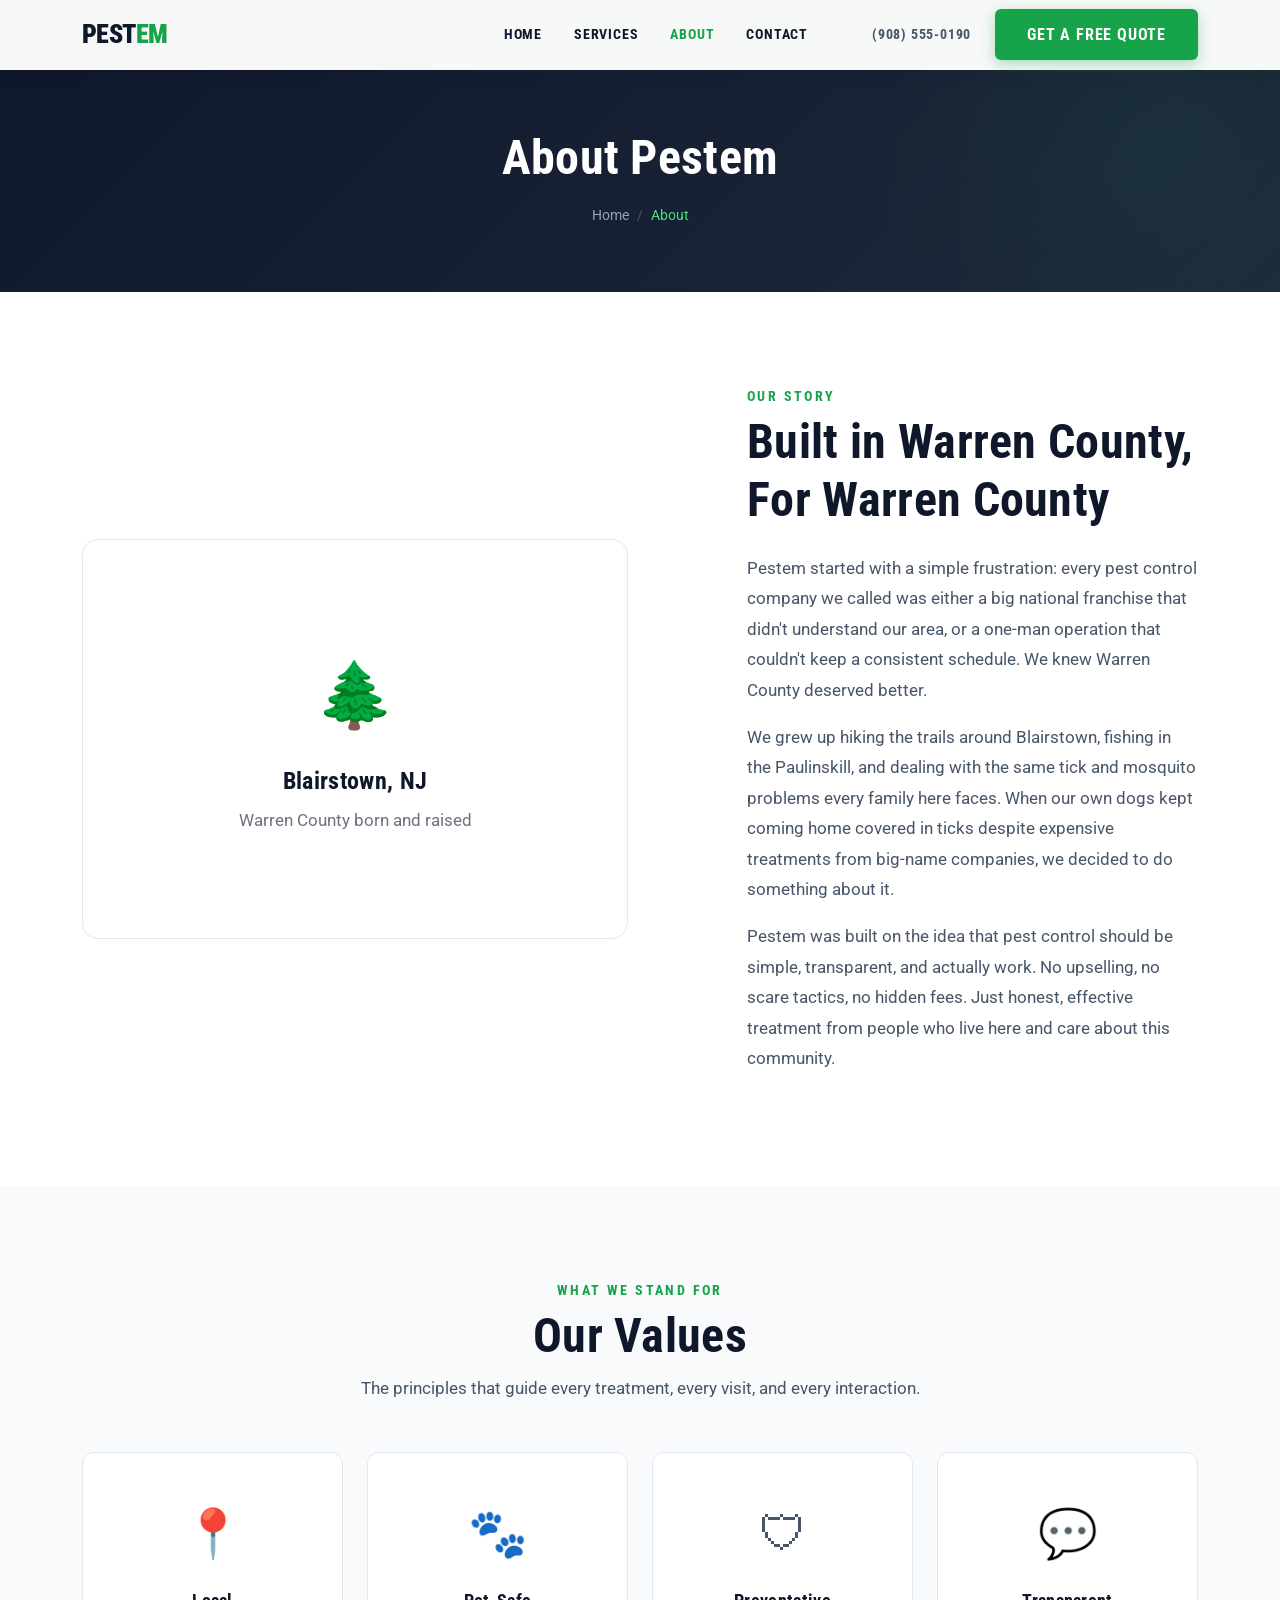
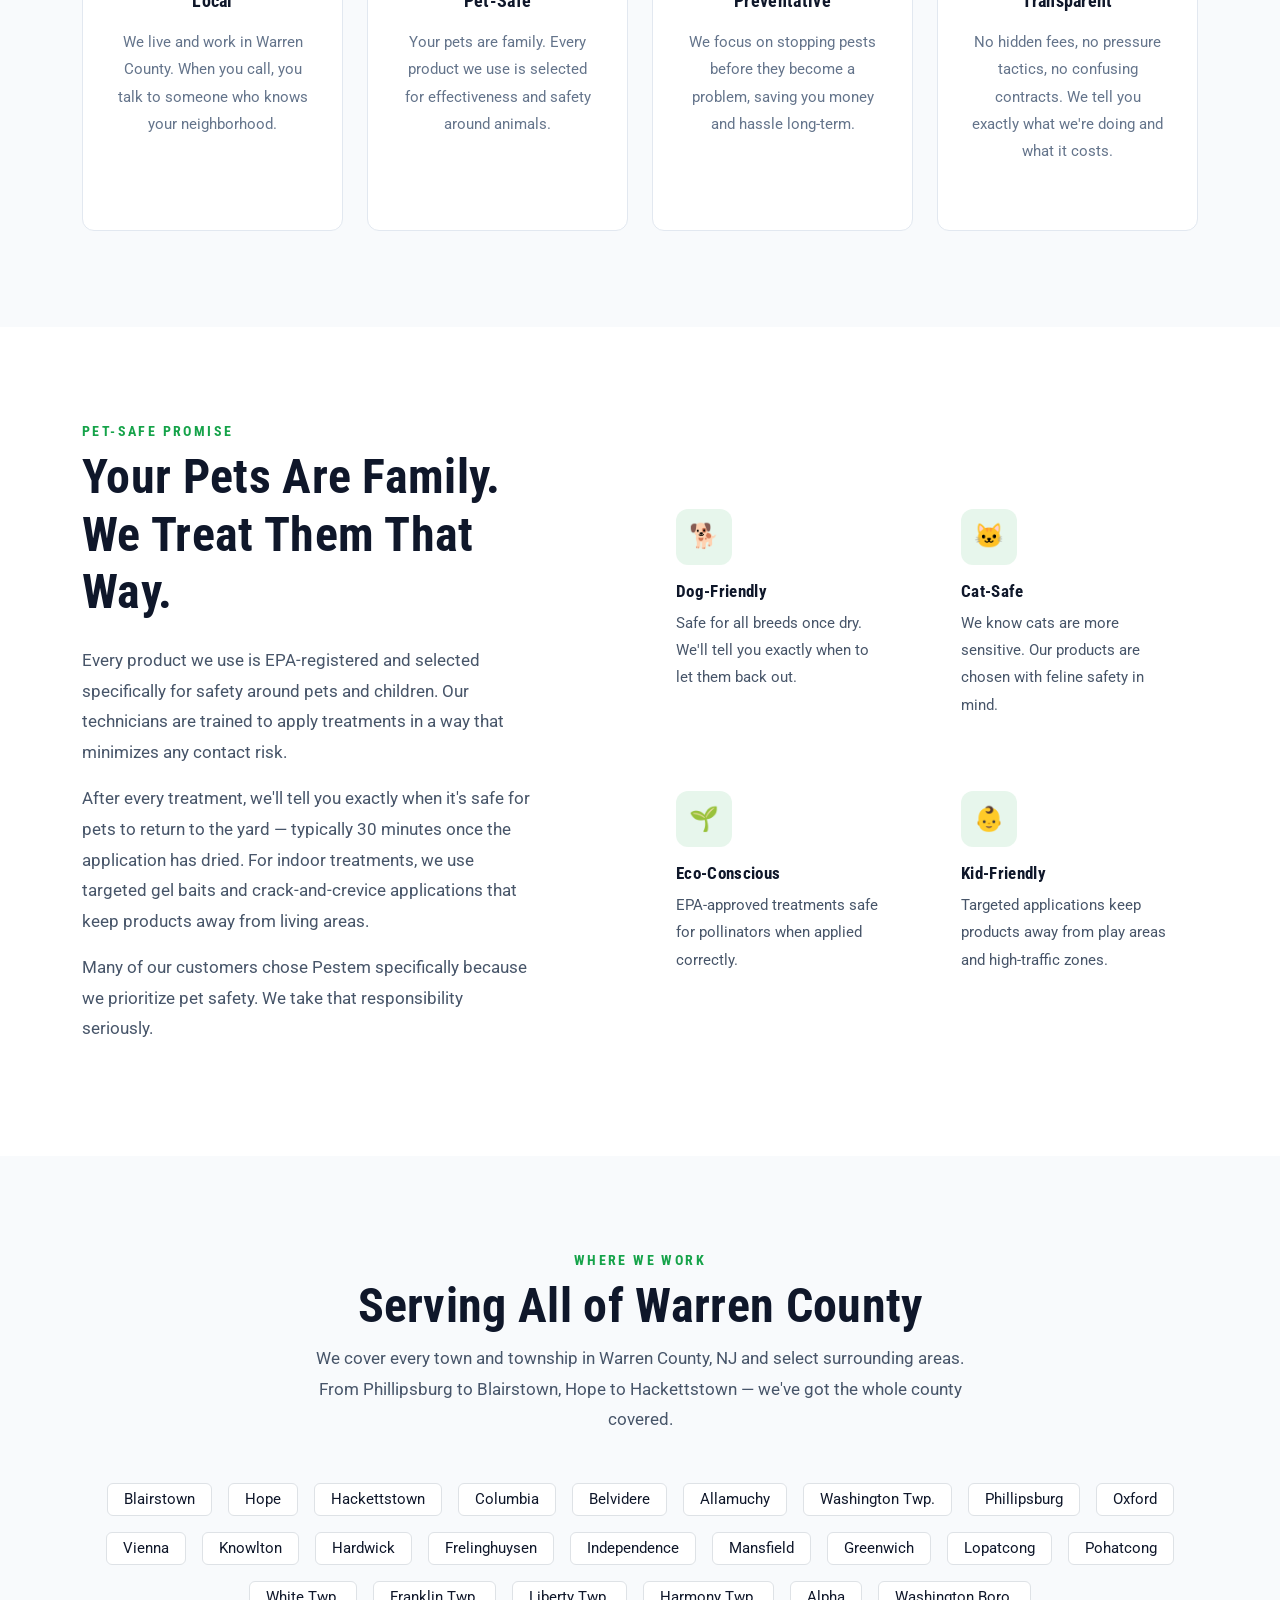
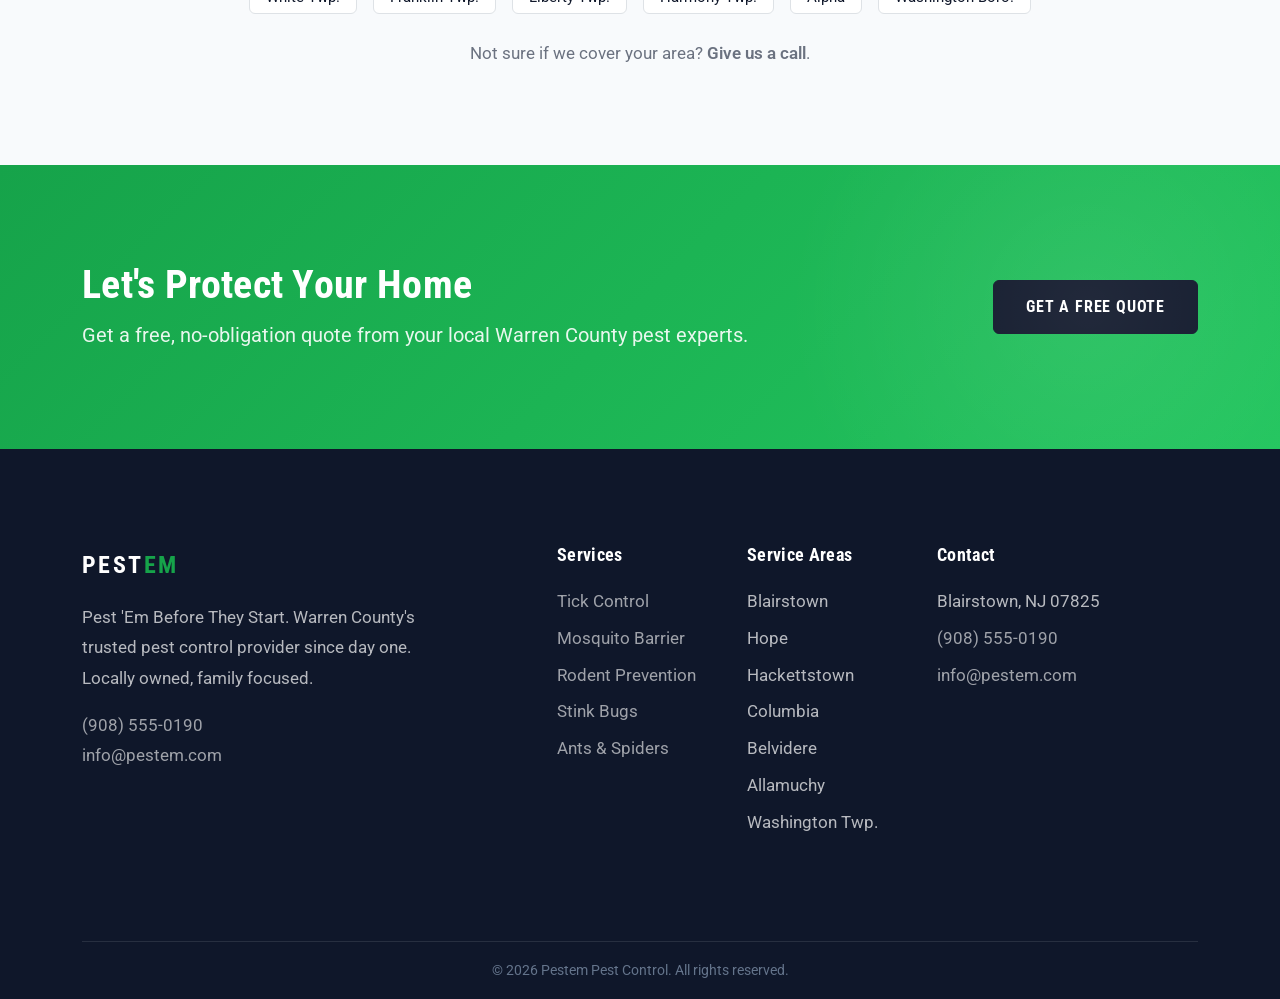
==== about.html @ ae152f7a "Build full Pestem multi-page website - 6 pages: index, services, tick-control, mosquito-control, con" ====
<!DOCTYPE html>
<html lang="en">
<head>
    <meta charset="UTF-8">
    <meta name="viewport" content="width=device-width, initial-scale=1.0">
    <title>About Pestem | Local Pest Control Warren County NJ</title>
    <meta name="description" content="Pestem is Warren County NJ's local pest control company. Pet-safe treatments, transparent pricing, and honest service from a team that knows your neighborhood.">

    <link rel="stylesheet" type="text/css" href="css/vendor.css">
    <link href="https://cdn.jsdelivr.net/npm/bootstrap@5.3.0-alpha3/dist/css/bootstrap.min.css" rel="stylesheet"
        integrity="sha384-KK94CHFLLe+nY2dmCWGMq91rCGa5gtU4mk92HdvYe+M/SXH301p5ILy+dN9+nJOZ" crossorigin="anonymous">
    <link rel="stylesheet" type="text/css" href="styles.css">
    <link rel="preconnect" href="https://fonts.googleapis.com">
    <link rel="preconnect" href="https://fonts.gstatic.com" crossorigin>
    <link href="https://fonts.googleapis.com/css2?family=Roboto+Condensed:ital,wght@0,300;0,700;1,300&family=Roboto:wght@300;400;700&display=swap" rel="stylesheet">
</head>
<body>

    <!-- Navigation -->
    <nav class="navbar navbar-expand-lg navbar-light container-fluid py-2 position-fixed">
        <div class="container">
            <a class="navbar-brand" href="index.html">PEST<span>EM</span></a>
            <button class="navbar-toggler" type="button" data-bs-toggle="offcanvas" data-bs-target="#offcanvasNavbar" aria-controls="offcanvasNavbar">
                <span class="navbar-toggler-icon"></span>
            </button>
            <div class="offcanvas offcanvas-end" tabindex="-1" id="offcanvasNavbar">
                <div class="offcanvas-header">
                    <h5 class="offcanvas-title">Menu</h5>
                    <button type="button" class="btn-close" data-bs-dismiss="offcanvas" aria-label="Close"></button>
                </div>
                <div class="offcanvas-body">
                    <ul class="navbar-nav align-items-center justify-content-end flex-grow-1 pe-3">
                        <li class="nav-item"><a class="nav-link px-3" href="index.html">Home</a></li>
                        <li class="nav-item"><a class="nav-link px-3" href="services.html">Services</a></li>
                        <li class="nav-item"><a class="nav-link active px-3" href="about.html">About</a></li>
                        <li class="nav-item"><a class="nav-link px-3" href="contact.html">Contact</a></li>
                    </ul>
                    <div class="d-flex mt-4 mt-lg-0 ps-lg-3 align-items-center justify-content-center">
                        <a href="tel:9085550190" class="nav-link px-3 d-none d-xl-inline">(908) 555-0190</a>
                        <a href="contact.html" class="btn btn-primary ms-2">Get a Free Quote</a>
                    </div>
                </div>
            </div>
        </div>
    </nav>

    <!-- Page Header -->
    <section class="page-header">
        <div class="container">
            <h1 class="fw-bold">About Pestem</h1>
            <nav aria-label="breadcrumb">
                <ol class="breadcrumb">
                    <li class="breadcrumb-item"><a href="index.html">Home</a></li>
                    <li class="breadcrumb-item active" aria-current="page">About</li>
                </ol>
            </nav>
        </div>
    </section>

    <!-- Our Story -->
    <section class="py-5">
        <div class="container py-5">
            <div class="row align-items-center">
                <div class="col-lg-6 mb-5 mb-lg-0">
                    <div style="background:var(--light-gray);border-radius:16px;height:400px;display:flex;align-items:center;justify-content:center;border:1px solid #e5e7eb;">
                        <div style="text-align:center;padding:2rem;">
                            <div style="font-size:4rem;margin-bottom:1rem;">&#127794;</div>
                            <h4 style="text-transform:none;margin-bottom:.5rem;">Blairstown, NJ</h4>
                            <p class="mb-0" style="color:#6b7280;">Warren County born and raised</p>
                        </div>
                    </div>
                </div>
                <div class="col-lg-5 offset-lg-1">
                    <h6>Our Story</h6>
                    <h2 class="fw-bold display-5 mb-4" style="text-transform:none;">Built in Warren County, For Warren County</h2>
                    <p>Pestem started with a simple frustration: every pest control company we called was either a big national franchise that didn't understand our area, or a one-man operation that couldn't keep a consistent schedule. We knew Warren County deserved better.</p>
                    <p>We grew up hiking the trails around Blairstown, fishing in the Paulinskill, and dealing with the same tick and mosquito problems every family here faces. When our own dogs kept coming home covered in ticks despite expensive treatments from big-name companies, we decided to do something about it.</p>
                    <p>Pestem was built on the idea that pest control should be simple, transparent, and actually work. No upselling, no scare tactics, no hidden fees. Just honest, effective treatment from people who live here and care about this community.</p>
                </div>
            </div>
        </div>
    </section>

    <!-- Values -->
    <section class="why-section py-5">
        <div class="container py-5">
            <div class="text-center mb-5">
                <h6>What We Stand For</h6>
                <h2 class="fw-bold display-5">Our Values</h2>
                <p class="col-lg-7 mx-auto">The principles that guide every treatment, every visit, and every interaction.</p>
            </div>
            <div class="row g-4">
                <div class="col-md-6 col-lg-3">
                    <div class="service-card">
                        <div class="service-emoji">&#128205;</div>
                        <h5>Local</h5>
                        <p>We live and work in Warren County. When you call, you talk to someone who knows your neighborhood.</p>
                    </div>
                </div>
                <div class="col-md-6 col-lg-3">
                    <div class="service-card">
                        <div class="service-emoji">&#128062;</div>
                        <h5>Pet-Safe</h5>
                        <p>Your pets are family. Every product we use is selected for effectiveness and safety around animals.</p>
                    </div>
                </div>
                <div class="col-md-6 col-lg-3">
                    <div class="service-card">
                        <div class="service-emoji">&#128737;</div>
                        <h5>Preventative</h5>
                        <p>We focus on stopping pests before they become a problem, saving you money and hassle long-term.</p>
                    </div>
                </div>
                <div class="col-md-6 col-lg-3">
                    <div class="service-card">
                        <div class="service-emoji">&#128172;</div>
                        <h5>Transparent</h5>
                        <p>No hidden fees, no pressure tactics, no confusing contracts. We tell you exactly what we're doing and what it costs.</p>
                    </div>
                </div>
            </div>
        </div>
    </section>

    <!-- Pet Safety -->
    <section class="py-5">
        <div class="container py-5">
            <div class="row align-items-center">
                <div class="col-lg-5 mb-5 mb-lg-0">
                    <h6>Pet-Safe Promise</h6>
                    <h2 class="fw-bold display-5 mb-4" style="text-transform:none;">Your Pets Are Family. We Treat Them That Way.</h2>
                    <p>Every product we use is EPA-registered and selected specifically for safety around pets and children. Our technicians are trained to apply treatments in a way that minimizes any contact risk.</p>
                    <p>After every treatment, we'll tell you exactly when it's safe for pets to return to the yard &mdash; typically 30 minutes once the application has dried. For indoor treatments, we use targeted gel baits and crack-and-crevice applications that keep products away from living areas.</p>
                    <p>Many of our customers chose Pestem specifically because we prioritize pet safety. We take that responsibility seriously.</p>
                </div>
                <div class="col-lg-6 offset-lg-1">
                    <div class="row g-4">
                        <div class="col-sm-6">
                            <div class="why-item">
                                <div class="why-icon">&#128021;</div>
                                <h5 style="font-size:1.05rem;">Dog-Friendly</h5>
                                <p class="mb-0" style="font-size:.95rem;">Safe for all breeds once dry. We'll tell you exactly when to let them back out.</p>
                            </div>
                        </div>
                        <div class="col-sm-6">
                            <div class="why-item">
                                <div class="why-icon">&#128049;</div>
                                <h5 style="font-size:1.05rem;">Cat-Safe</h5>
                                <p class="mb-0" style="font-size:.95rem;">We know cats are more sensitive. Our products are chosen with feline safety in mind.</p>
                            </div>
                        </div>
                        <div class="col-sm-6">
                            <div class="why-item">
                                <div class="why-icon">&#127793;</div>
                                <h5 style="font-size:1.05rem;">Eco-Conscious</h5>
                                <p class="mb-0" style="font-size:.95rem;">EPA-approved treatments safe for pollinators when applied correctly.</p>
                            </div>
                        </div>
                        <div class="col-sm-6">
                            <div class="why-item">
                                <div class="why-icon">&#128118;</div>
                                <h5 style="font-size:1.05rem;">Kid-Friendly</h5>
                                <p class="mb-0" style="font-size:.95rem;">Targeted applications keep products away from play areas and high-traffic zones.</p>
                            </div>
                        </div>
                    </div>
                </div>
            </div>
        </div>
    </section>

    <!-- Service Area -->
    <section class="bg-light-gray py-5">
        <div class="container py-5">
            <div class="text-center mb-5">
                <h6>Where We Work</h6>
                <h2 class="fw-bold display-5">Serving All of Warren County</h2>
                <p class="col-lg-7 mx-auto">We cover every town and township in Warren County, NJ and select surrounding areas. From Phillipsburg to Blairstown, Hope to Hackettstown &mdash; we've got the whole county covered.</p>
            </div>
            <div class="row g-3 justify-content-center">
                <div class="col-auto"><span class="badge bg-white text-dark border px-3 py-2 fw-normal" style="font-size:.95rem;">Blairstown</span></div>
                <div class="col-auto"><span class="badge bg-white text-dark border px-3 py-2 fw-normal" style="font-size:.95rem;">Hope</span></div>
                <div class="col-auto"><span class="badge bg-white text-dark border px-3 py-2 fw-normal" style="font-size:.95rem;">Hackettstown</span></div>
                <div class="col-auto"><span class="badge bg-white text-dark border px-3 py-2 fw-normal" style="font-size:.95rem;">Columbia</span></div>
                <div class="col-auto"><span class="badge bg-white text-dark border px-3 py-2 fw-normal" style="font-size:.95rem;">Belvidere</span></div>
                <div class="col-auto"><span class="badge bg-white text-dark border px-3 py-2 fw-normal" style="font-size:.95rem;">Allamuchy</span></div>
                <div class="col-auto"><span class="badge bg-white text-dark border px-3 py-2 fw-normal" style="font-size:.95rem;">Washington Twp.</span></div>
                <div class="col-auto"><span class="badge bg-white text-dark border px-3 py-2 fw-normal" style="font-size:.95rem;">Phillipsburg</span></div>
                <div class="col-auto"><span class="badge bg-white text-dark border px-3 py-2 fw-normal" style="font-size:.95rem;">Oxford</span></div>
                <div class="col-auto"><span class="badge bg-white text-dark border px-3 py-2 fw-normal" style="font-size:.95rem;">Vienna</span></div>
                <div class="col-auto"><span class="badge bg-white text-dark border px-3 py-2 fw-normal" style="font-size:.95rem;">Knowlton</span></div>
                <div class="col-auto"><span class="badge bg-white text-dark border px-3 py-2 fw-normal" style="font-size:.95rem;">Hardwick</span></div>
                <div class="col-auto"><span class="badge bg-white text-dark border px-3 py-2 fw-normal" style="font-size:.95rem;">Frelinghuysen</span></div>
                <div class="col-auto"><span class="badge bg-white text-dark border px-3 py-2 fw-normal" style="font-size:.95rem;">Independence</span></div>
                <div class="col-auto"><span class="badge bg-white text-dark border px-3 py-2 fw-normal" style="font-size:.95rem;">Mansfield</span></div>
                <div class="col-auto"><span class="badge bg-white text-dark border px-3 py-2 fw-normal" style="font-size:.95rem;">Greenwich</span></div>
                <div class="col-auto"><span class="badge bg-white text-dark border px-3 py-2 fw-normal" style="font-size:.95rem;">Lopatcong</span></div>
                <div class="col-auto"><span class="badge bg-white text-dark border px-3 py-2 fw-normal" style="font-size:.95rem;">Pohatcong</span></div>
                <div class="col-auto"><span class="badge bg-white text-dark border px-3 py-2 fw-normal" style="font-size:.95rem;">White Twp.</span></div>
                <div class="col-auto"><span class="badge bg-white text-dark border px-3 py-2 fw-normal" style="font-size:.95rem;">Franklin Twp.</span></div>
                <div class="col-auto"><span class="badge bg-white text-dark border px-3 py-2 fw-normal" style="font-size:.95rem;">Liberty Twp.</span></div>
                <div class="col-auto"><span class="badge bg-white text-dark border px-3 py-2 fw-normal" style="font-size:.95rem;">Harmony Twp.</span></div>
                <div class="col-auto"><span class="badge bg-white text-dark border px-3 py-2 fw-normal" style="font-size:.95rem;">Alpha</span></div>
                <div class="col-auto"><span class="badge bg-white text-dark border px-3 py-2 fw-normal" style="font-size:.95rem;">Washington Boro.</span></div>
            </div>
            <div class="text-center mt-4">
                <p class="mb-0" style="color:#6b7280;">Not sure if we cover your area? <a href="tel:9085550190" style="color:var(--accent-green);font-weight:600;">Give us a call</a>.</p>
            </div>
        </div>
    </section>

    <!-- CTA -->
    <section class="cta-section py-5">
        <div class="container py-5">
            <div class="row align-items-center text-center text-md-start">
                <div class="col-md-8 mb-4 mb-md-0">
                    <h2 class="text-white fw-bold display-5 mb-2">Let's Protect Your Home</h2>
                    <p class="text-white fs-5 mb-0" style="opacity:0.9;">Get a free, no-obligation quote from your local Warren County pest experts.</p>
                </div>
                <div class="col-md-4 text-md-end">
                    <a href="contact.html" class="btn btn-dark btn-lg">Get a Free Quote</a>
                </div>
            </div>
        </div>
    </section>

    <!-- Footer -->
    <section id="footer">
        <div class="container pt-5">
            <div class="row py-5">
                <div class="col-lg-4 mb-4 mb-lg-0">
                    <div class="footer-brand mb-3">PEST<span>EM</span></div>
                    <p>Pest 'Em Before They Start. Warren County's trusted pest control provider since day one. Locally owned, family focused.</p>
                    <p><a href="tel:9085550190">(908) 555-0190</a><br>
                    <a href="mailto:info@pestem.com">info@pestem.com</a></p>
                </div>
                <div class="col-6 col-lg-2 offset-lg-1 mb-4 mb-lg-0">
                    <h5>Services</h5>
                    <ul class="nav flex-column">
                        <li class="mb-2"><a href="tick-control.html">Tick Control</a></li>
                        <li class="mb-2"><a href="mosquito-control.html">Mosquito Barrier</a></li>
                        <li class="mb-2"><a href="services.html#rodents">Rodent Prevention</a></li>
                        <li class="mb-2"><a href="services.html#stinkbugs">Stink Bugs</a></li>
                        <li class="mb-2"><a href="services.html#ants">Ants &amp; Spiders</a></li>
                    </ul>
                </div>
                <div class="col-6 col-lg-2 mb-4 mb-lg-0">
                    <h5>Service Areas</h5>
                    <ul class="nav flex-column">
                        <li class="mb-2">Blairstown</li>
                        <li class="mb-2">Hope</li>
                        <li class="mb-2">Hackettstown</li>
                        <li class="mb-2">Columbia</li>
                        <li class="mb-2">Belvidere</li>
                        <li class="mb-2">Allamuchy</li>
                        <li class="mb-2">Washington Twp.</li>
                    </ul>
                </div>
                <div class="col-lg-3">
                    <h5>Contact</h5>
                    <ul class="nav flex-column">
                        <li class="mb-2">Blairstown, NJ 07825</li>
                        <li class="mb-2"><a href="tel:9085550190">(908) 555-0190</a></li>
                        <li class="mb-2"><a href="mailto:info@pestem.com">info@pestem.com</a></li>
                    </ul>
                </div>
            </div>
            <div class="footer-bottom py-3 text-center">
                <p class="mb-0">&copy; 2026 Pestem Pest Control. All rights reserved.</p>
            </div>
        </div>
    </section>

    <script src="https://cdn.jsdelivr.net/npm/bootstrap@5.3.0-alpha3/dist/js/bootstrap.bundle.min.js"
        integrity="sha384-ENjdO4Dr2bkBIFxQpeoTz1HIcje39Wm4jDKdf19U8gI4ddQ3GYNS7NTKfAdVQSZe" crossorigin="anonymous"></script>
</body>
</html>
---- styles.css ----
/*
Theme Name: PESTEM Pest Control
Based on: Roofer Bootstrap 5 Template by TemplatesJungle
Customized for PESTEM Pest Control - Warren County, NJ
*/

*,
*::before,
*::after {
  -webkit-box-sizing: border-box;
  -moz-box-sizing: border-box;
  box-sizing: border-box;
}

html {
  box-sizing: border-box;
  scroll-behavior: smooth;
}

body {
  --heading-font: 'Roboto Condensed', sans-serif;
  --heading-font-weight: 700;
  --heading-color: #0f172a;
  --heading-line-height: 1.24;
  --accent-color: #16a34a;
  --accent-dark: #15803d;
  --primary-color: #0f172a;
  --linear-gradient: linear-gradient(135deg, #0f172a 0%, #1e293b 100%);
  --green-gradient: linear-gradient(135deg, #16a34a 0%, #22c55e 100%);
  --bs-body-font-family: 'Roboto', sans-serif;
  --bs-body-font-size: 17px;
  --bs-body-font-weight: 400;
  --bs-body-line-height: 1.7;
  --bs-body-color: #475569;
  --bs-body-color-rgb: 71, 85, 105;
  --bs-primary: #0f172a;
  --bs-secondary: #16a34a;
  --bs-black: #0f172a;
  --bs-light: #f8fafc;
  --bs-dark: #0f172a;
  --bs-gray: #e2e8f0;
  --bs-gray-dark: #334155;
  --bs-primary-rgb: 15, 23, 42;
  --bs-secondary-rgb: 22, 163, 74;
  --bs-black-rgb: 15, 23, 42;
  --bs-light-rgb: 248, 250, 252;
  --bs-dark-rgb: 15, 23, 42;
  --bs-link-color: #16a34a;
  --bs-link-color-rgb: 22, 163, 74;
  --bs-link-decoration: none;
  --bs-link-hover-color: #15803d;
  --bs-link-hover-color-rgb: 21, 128, 61;
}

h1,.h1,h2,.h2,h3,.h3,h4,.h4,h5,.h5,h6,.h6 {
  font-family: var(--heading-font);
  font-weight: var(--heading-font-weight);
  color: var(--heading-color);
  line-height: var(--heading-line-height);
  letter-spacing: 0.02rem;
}

h6 {
  font-style: normal;
  font-weight: 700;
  letter-spacing: 0.15rem;
  text-transform: uppercase;
  color: var(--accent-color);
  font-size: 0.875rem;
}

a {
  text-decoration: none;
  color: var(--accent-color);
  transition: color 0.3s ease;
}

a:hover {
  color: var(--accent-dark);
}

p {
  line-height: 1.8;
}

.section-subtitle {
  color: var(--accent-color);
  font-weight: 700;
  text-transform: uppercase;
  letter-spacing: 0.15rem;
  font-size: 0.875rem;
  display: inline-block;
  margin-bottom: 0.5rem;
}

/* BUTTONS */

.btn {
  --bs-btn-padding-x: 2rem;
  --bs-btn-padding-y: 0.85rem;
  --bs-btn-font-family: var(--heading-font);
  --bs-btn-font-size: 1rem;
  --bs-btn-font-weight: 700;
  border-radius: 6px;
  text-transform: uppercase;
  letter-spacing: 0.05rem;
  transition: all 0.3s ease;
}

.btn-primary {
  --bs-btn-color: #fff;
  --bs-btn-bg: #16a34a;
  --bs-btn-border-color: #16a34a;
  --bs-btn-hover-color: #fff;
  --bs-btn-hover-bg: #15803d;
  --bs-btn-hover-border-color: #15803d;
  --bs-btn-active-color: #fff;
  --bs-btn-active-bg: #166534;
  --bs-btn-active-border-color: #166534;
  --bs-btn-disabled-color: #fff;
  --bs-btn-disabled-bg: #86efac;
  --bs-btn-disabled-border-color: #86efac;
  background-image: none;
  border: none;
  box-shadow: 0 4px 14px rgba(22, 163, 74, 0.35);
}

.btn-primary:hover {
  transform: translateY(-2px);
  box-shadow: 0 6px 20px rgba(22, 163, 74, 0.45);
}

.btn-outline-primary {
  --bs-btn-color: #16a34a;
  --bs-btn-border-color: #16a34a;
  --bs-btn-hover-color: #fff;
  --bs-btn-hover-bg: #16a34a;
  --bs-btn-hover-border-color: #16a34a;
  --bs-btn-active-color: #fff;
  --bs-btn-active-bg: #15803d;
  --bs-btn-active-border-color: #15803d;
}

.btn-dark {
  --bs-btn-color: #fff;
  --bs-btn-bg: #0f172a;
  --bs-btn-border-color: #0f172a;
  --bs-btn-hover-color: #fff;
  --bs-btn-hover-bg: #1e293b;
  --bs-btn-hover-border-color: #1e293b;
  border-radius: 6px;
}

.btn-light {
  --bs-btn-color: #0f172a;
  --bs-btn-bg: #fff;
  --bs-btn-border-color: #fff;
  --bs-btn-hover-color: #0f172a;
  --bs-btn-hover-bg: #f1f5f9;
  --bs-btn-hover-border-color: #f1f5f9;
  border-radius: 6px;
  font-weight: 700;
}

/* NAVIGATION */

.navbar {
  font-family: var(--heading-font);
  --bs-navbar-padding-x: 0;
  --bs-navbar-padding-y: 0.5rem;
  --bs-navbar-color: var(--bs-black);
  --bs-navbar-hover-color: var(--accent-color);
  --bs-navbar-active-color: var(--accent-color);
  backdrop-filter: blur(10px);
  -webkit-backdrop-filter: blur(10px);
  background: rgba(255,255,255,0.97) !important;
  box-shadow: 0 1px 20px rgba(0,0,0,0.08);
}

.nav-link {
  font-size: 0.9rem;
  font-weight: 700;
  text-transform: uppercase;
  letter-spacing: 0.05rem;
}

nav.navbar {
  z-index: 999999;
}

.navbar-brand {
  font-size: 1.6rem;
  font-weight: 900;
  color: var(--primary-color) !important;
  letter-spacing: -0.02em;
}

.navbar-brand span {
  color: var(--accent-color);
}

.nav-link.active,
.nav-link:hover {
  color: var(--accent-color) !important;
}

.phone-nav {
  color: var(--primary-color) !important;
  font-weight: 700;
  font-size: 0.95rem;
}

.phone-nav:hover {
  color: var(--accent-color) !important;
}

.dropdown-menu {
  --bs-dropdown-border-radius: 6px;
  border: none;
  box-shadow: 0 10px 40px rgba(0,0,0,0.1);
}

.dropdown-item.active,
.dropdown-item:active {
  background-color: var(--accent-color);
  color: #fff;
}

.dropdown-item {
  font-weight: 600;
  color: var(--bs-black);
  padding: 0.6rem 1.2rem;
}

@media only screen and (max-width: 991px) {
  .phone-nav-wrapper { display: none; }
}

/* HERO */

.hero-section {
  background: var(--linear-gradient);
  position: relative;
  overflow: hidden;
  min-height: 90vh;
  display: flex;
  align-items: center;
}

.hero-section::before {
  content: '';
  position: absolute;
  top: -50%;
  right: -20%;
  width: 70%;
  height: 200%;
  background: radial-gradient(circle, rgba(22,163,74,0.1) 0%, transparent 70%);
  pointer-events: none;
}

.hero-badge {
  display: inline-block;
  background: rgba(22, 163, 74, 0.15);
  border: 1px solid rgba(22, 163, 74, 0.3);
  color: #4ade80;
  padding: 0.4rem 1.2rem;
  border-radius: 50px;
  font-size: 0.85rem;
  font-weight: 700;
  text-transform: uppercase;
  letter-spacing: 0.1rem;
  margin-bottom: 1.5rem;
}

.hero-title {
  font-size: 3.5rem;
  font-weight: 900;
  line-height: 1.1;
  color: #fff;
  margin-bottom: 1.5rem;
}

.hero-title .accent {
  color: #4ade80;
}

.hero-subtitle {
  font-size: 1.15rem;
  color: #94a3b8;
  line-height: 1.8;
  margin-bottom: 2rem;
  max-width: 540px;
}

.hero-checklist {
  list-style: none;
  padding: 0;
  margin: 0 0 2rem;
}

.hero-checklist li {
  color: #e2e8f0;
  font-weight: 600;
  font-size: 1rem;
  margin-bottom: 0.6rem;
  padding-left: 1.8rem;
  position: relative;
}

.hero-checklist li::before {
  content: '\2713';
  position: absolute;
  left: 0;
  color: #4ade80;
  font-weight: 900;
}

.hero-form {
  background: #fff;
  border-radius: 12px;
  padding: 2.5rem;
  box-shadow: 0 25px 60px rgba(0,0,0,0.3);
}

.hero-form h3 {
  font-size: 1.5rem;
  margin-bottom: 0.3rem;
}

.hero-form .form-subtitle {
  color: #64748b;
  font-size: 0.9rem;
  margin-bottom: 1.5rem;
}

.hero-stats {
  display: flex;
  gap: 2.5rem;
  margin-top: 2rem;
  padding-top: 2rem;
  border-top: 1px solid rgba(255,255,255,0.1);
}

.hero-stat .stat-number {
  font-size: 2rem;
  font-weight: 900;
  color: #4ade80;
  display: block;
  line-height: 1;
}

.hero-stat .stat-label {
  font-size: 0.8rem;
  color: #94a3b8;
  text-transform: uppercase;
  letter-spacing: 0.08rem;
  font-weight: 600;
}

@media (max-width: 768px) {
  .hero-title { font-size: 2.4rem; }
  .hero-stats { gap: 1.5rem; flex-wrap: wrap; }
  .hero-stat .stat-number { font-size: 1.5rem; }
  .hero-section { min-height: auto; padding: 7rem 0 3rem; }
}

/* TRUST BAR */

.trust-bar {
  background: #fff;
  padding: 2.5rem 0;
  border-bottom: 1px solid #e2e8f0;
}

.trust-item {
  text-align: center;
  padding: 1rem;
}

.trust-icon {
  font-size: 2.5rem;
  color: var(--accent-color);
  margin-bottom: 0.5rem;
}

.trust-text {
  font-weight: 700;
  font-size: 0.85rem;
  color: var(--primary-color);
  text-transform: uppercase;
  letter-spacing: 0.05rem;
}

/* SERVICES */

.services-section {
  padding: 5rem 0;
}

.service-card {
  background: #fff;
  border: 1px solid #e2e8f0;
  border-radius: 12px;
  padding: 2.5rem 2rem;
  text-align: center;
  transition: all 0.4s ease;
  height: 100%;
  position: relative;
  overflow: hidden;
}

.service-card::before {
  content: '';
  position: absolute;
  top: 0; left: 0; right: 0;
  height: 4px;
  background: var(--green-gradient);
  transform: scaleX(0);
  transition: transform 0.4s ease;
}

.service-card:hover {
  transform: translateY(-8px);
  box-shadow: 0 20px 50px rgba(0,0,0,0.1);
  border-color: transparent;
}

.service-card:hover::before {
  transform: scaleX(1);
}

.service-icon {
  width: 80px;
  height: 80px;
  border-radius: 50%;
  background: rgba(22, 163, 74, 0.08);
  display: flex;
  align-items: center;
  justify-content: center;
  margin: 0 auto 1.5rem;
  font-size: 2.2rem;
  color: var(--accent-color);
  transition: all 0.4s ease;
}

.service-card:hover .service-icon {
  background: var(--accent-color);
  color: #fff;
  transform: scale(1.1);
}

.service-card h5 {
  font-size: 1.15rem;
  margin-bottom: 1rem;
}

.service-card p {
  font-size: 0.95rem;
  color: #64748b;
  margin-bottom: 1.5rem;
}

/* WHY CHOOSE US */

.why-section {
  background: #f8fafc;
  padding: 5rem 0;
  position: relative;
}

.why-card {
  padding: 2rem;
  border-radius: 12px;
  background: #fff;
  border: 1px solid #e2e8f0;
  height: 100%;
  transition: all 0.3s ease;
}

.why-card:hover {
  box-shadow: 0 8px 30px rgba(0,0,0,.06);
  transform: translateY(-4px);
}

.why-icon {
  width: 56px;
  height: 56px;
  border-radius: 12px;
  background: rgba(22, 163, 74, 0.1);
  display: flex;
  align-items: center;
  justify-content: center;
  font-size: 1.5rem;
  color: var(--accent-color);
  margin-bottom: 1.2rem;
}

.why-card h5 {
  color: var(--primary-color, #0f172a);
  font-size: 1.1rem;
  margin-bottom: 0.8rem;
}

.why-card p {
  color: #64748b;
  font-size: 0.95rem;
  margin-bottom: 0;
}

/* PRICING */

.pricing-section {
  padding: 5rem 0;
  background: #f8fafc;
}

.pricing-card {
  background: #fff;
  border-radius: 16px;
  padding: 3rem 2.5rem;
  border: 2px solid #e2e8f0;
  text-align: center;
  height: 100%;
  transition: all 0.4s ease;
  position: relative;
}

.pricing-card.featured {
  border-color: var(--accent-color);
  transform: scale(1.05);
  box-shadow: 0 20px 60px rgba(22, 163, 74, 0.15);
}

.pricing-card:hover {
  transform: translateY(-6px);
  box-shadow: 0 20px 50px rgba(0,0,0,0.1);
}

.pricing-card.featured:hover {
  transform: scale(1.05) translateY(-6px);
}

.pricing-badge {
  position: absolute;
  top: -14px;
  left: 50%;
  transform: translateX(-50%);
  background: var(--accent-color);
  color: #fff;
  padding: 0.3rem 1.5rem;
  border-radius: 50px;
  font-size: 0.8rem;
  font-weight: 700;
  text-transform: uppercase;
  letter-spacing: 0.08rem;
  white-space: nowrap;
}

.pricing-card .plan-name {
  font-size: 1.1rem;
  text-transform: uppercase;
  letter-spacing: 0.1rem;
  margin-bottom: 1rem;
  color: #64748b;
  font-weight: 700;
}

.pricing-card .price {
  font-size: 3.5rem;
  font-weight: 900;
  color: var(--primary-color);
  line-height: 1;
  margin-bottom: 0.3rem;
}

.pricing-card .price-period {
  font-size: 0.95rem;
  color: #94a3b8;
  margin-bottom: 2rem;
}

.pricing-card .price sup {
  font-size: 1.5rem;
  top: -1rem;
}

.pricing-features {
  list-style: none;
  padding: 0;
  margin: 0 0 2rem;
  text-align: left;
}

.pricing-features li {
  padding: 0.65rem 0;
  border-bottom: 1px solid #f1f5f9;
  font-size: 0.95rem;
  color: #475569;
  padding-left: 1.8rem;
  position: relative;
}

.pricing-features li::before {
  content: '\2713';
  position: absolute;
  left: 0;
  color: var(--accent-color);
  font-weight: 900;
}

.pricing-features li.disabled {
  color: #cbd5e1;
  text-decoration: line-through;
}

.pricing-features li.disabled::before {
  content: '\2717';
  color: #cbd5e1;
}

/* SERVICE AREA */

.area-section {
  padding: 5rem 0;
  background: #fff;
}

.area-tag {
  display: inline-block;
  padding: 0.5rem 1.2rem;
  background: #f1f5f9;
  border-radius: 50px;
  font-weight: 600;
  font-size: 0.95rem;
  color: var(--primary-color);
  margin: 0.3rem;
  transition: all 0.3s ease;
}

.area-tag:hover {
  background: var(--accent-color);
  color: #fff;
}

/* TESTIMONIALS */

.testimonial-section {
  padding: 5rem 0;
  background: #f8fafc;
}

.testimonial-card {
  background: #fff;
  border-radius: 12px;
  padding: 2.5rem;
  box-shadow: 0 4px 20px rgba(0,0,0,0.06);
  height: 100%;
  border: 1px solid #e2e8f0;
}

.testimonial-stars {
  color: #fbbf24;
  font-size: 1.1rem;
  margin-bottom: 1rem;
}

.testimonial-text {
  font-size: 1rem;
  color: #475569;
  font-style: italic;
  line-height: 1.8;
  margin-bottom: 1.5rem;
}

.testimonial-author {
  font-weight: 700;
  color: var(--primary-color);
  font-size: 1rem;
}

.testimonial-location {
  font-size: 0.85rem;
  color: #94a3b8;
}

/* CTA */

.cta-section {
  background: var(--green-gradient);
  padding: 5rem 0;
  position: relative;
  overflow: hidden;
}

.cta-section::before {
  content: '';
  position: absolute;
  top: -50%;
  right: -10%;
  width: 50%;
  height: 200%;
  background: radial-gradient(circle, rgba(255,255,255,0.08) 0%, transparent 70%);
  pointer-events: none;
}

.cta-section h2 {
  color: #fff;
  font-size: 2.5rem;
}

.cta-section p {
  color: rgba(255,255,255,0.85);
  font-size: 1.1rem;
}

/* CONTACT */

.contact-section {
  padding: 5rem 0;
}

.contact-form {
  background: #fff;
  border-radius: 16px;
  padding: 3rem;
  box-shadow: 0 10px 40px rgba(0,0,0,0.08);
  border: 1px solid #e2e8f0;
}

.contact-info-card {
  background: var(--linear-gradient);
  border-radius: 16px;
  padding: 3rem;
  color: #fff;
  height: 100%;
}

.contact-info-card h4 {
  color: #fff;
}

.contact-info-item {
  display: flex;
  align-items: flex-start;
  gap: 1rem;
  margin-bottom: 1.5rem;
}

.contact-info-icon {
  width: 48px;
  height: 48px;
  min-width: 48px;
  border-radius: 12px;
  background: rgba(22, 163, 74, 0.2);
  display: flex;
  align-items: center;
  justify-content: center;
  font-size: 1.2rem;
  color: #4ade80;
}

.contact-info-item h6 {
  color: #94a3b8;
  font-size: 0.75rem;
  margin-bottom: 0.2rem;
}

.contact-info-item p,
.contact-info-item a {
  color: #fff;
  margin: 0;
  font-weight: 600;
}

.contact-info-item a:hover {
  color: #4ade80;
}

/* FORMS */

.form-label {
  font-size: 0.85rem;
  font-weight: 700;
  color: var(--primary-color);
  text-transform: uppercase;
  letter-spacing: 0.05rem;
}

.form-control {
  border-radius: 8px;
  border: 1.5px solid #e2e8f0;
  padding: 0.75rem 1rem;
  font-size: 0.95rem;
  transition: all 0.3s ease;
}

.form-control:focus {
  border-color: var(--accent-color);
  box-shadow: 0 0 0 3px rgba(22, 163, 74, 0.1);
}

.form-select {
  border-radius: 8px;
  border: 1.5px solid #e2e8f0;
  padding: 0.75rem 1rem;
  font-size: 0.95rem;
}

.form-select:focus {
  border-color: var(--accent-color);
  box-shadow: 0 0 0 3px rgba(22, 163, 74, 0.1);
}

textarea.form-control {
  min-height: 120px;
}

/* PAGE HEADER */

.page-header {
  background: var(--linear-gradient);
  padding: 8rem 0 4rem;
  text-align: center;
  position: relative;
  overflow: hidden;
}

.page-header::before {
  content: '';
  position: absolute;
  top: -30%;
  right: -15%;
  width: 50%;
  height: 160%;
  background: radial-gradient(circle, rgba(22,163,74,0.08) 0%, transparent 70%);
  pointer-events: none;
}

.page-header h1 {
  color: #fff;
  font-size: 3rem;
  margin-bottom: 1rem;
}

.page-header .lead {
  color: #94a3b8;
  font-size: 1.15rem;
  max-width: 600px;
  margin: 0 auto;
}

.breadcrumb {
  justify-content: center;
  margin-bottom: 0;
}

.breadcrumb-item,
.breadcrumb-item a {
  color: #94a3b8;
  font-size: 0.9rem;
}

.breadcrumb-item.active {
  color: #4ade80;
}

.breadcrumb-item + .breadcrumb-item::before {
  color: #475569;
}

/* ABOUT */

.about-section {
  padding: 5rem 0;
}

.about-feature {
  display: flex;
  gap: 1rem;
  margin-bottom: 1.5rem;
}

.about-feature-icon {
  width: 48px;
  height: 48px;
  min-width: 48px;
  border-radius: 12px;
  background: rgba(22, 163, 74, 0.08);
  display: flex;
  align-items: center;
  justify-content: center;
  font-size: 1.3rem;
  color: var(--accent-color);
}

.about-feature h6 {
  color: var(--primary-color);
  font-size: 1rem;
  margin-bottom: 0.3rem;
}

.about-feature p {
  font-size: 0.9rem;
  color: #64748b;
  margin: 0;
}

.stat-card {
  text-align: center;
  padding: 2rem 1rem;
  background: #fff;
  border-radius: 12px;
  border: 1px solid #e2e8f0;
}

.stat-card .stat-number {
  font-size: 2.5rem;
  font-weight: 900;
  color: var(--accent-color);
  line-height: 1;
  display: block;
  margin-bottom: 0.3rem;
}

.stat-card .stat-label {
  font-size: 0.85rem;
  color: #64748b;
  font-weight: 600;
  text-transform: uppercase;
  letter-spacing: 0.05rem;
}

/* SERVICE DETAIL */

.service-detail {
  padding: 4rem 0;
  border-bottom: 1px solid #f1f5f9;
}

.service-detail:last-child {
  border-bottom: none;
}

.service-detail:nth-child(even) {
  background: #f8fafc;
}

.service-detail-icon {
  width: 72px;
  height: 72px;
  border-radius: 16px;
  background: rgba(22, 163, 74, 0.08);
  display: flex;
  align-items: center;
  justify-content: center;
  font-size: 2rem;
  color: var(--accent-color);
  margin-bottom: 1.5rem;
}

.service-detail h3 {
  font-size: 1.8rem;
  margin-bottom: 1rem;
}

.service-detail .service-tags {
  display: flex;
  gap: 0.5rem;
  flex-wrap: wrap;
  margin-bottom: 1.5rem;
}

.service-tag {
  display: inline-block;
  padding: 0.3rem 0.9rem;
  background: rgba(22, 163, 74, 0.08);
  border-radius: 50px;
  font-size: 0.8rem;
  font-weight: 600;
  color: var(--accent-color);
}

/* FAQ */

.faq-section {
  padding: 5rem 0;
  background: #f8fafc;
}

.accordion {
  --bs-accordion-border-color: #e2e8f0;
  --bs-accordion-btn-icon: url("data:image/svg+xml,%3csvg xmlns='http://www.w3.org/2000/svg' viewBox='0 0 16 16' fill='%230f172a'%3e%3cpath fill-rule='evenodd' d='M1.646 4.646a.5.5 0 0 1 .708 0L8 10.293l5.646-5.647a.5.5 0 0 1 .708.708l-6 6a.5.5 0 0 1-.708 0l-6-6a.5.5 0 0 1 0-.708z'/%3e%3c/svg%3e");
  --bs-accordion-btn-active-icon: url("data:image/svg+xml,%3csvg xmlns='http://www.w3.org/2000/svg' viewBox='0 0 16 16' fill='%2316a34a'%3e%3cpath fill-rule='evenodd' d='M1.646 4.646a.5.5 0 0 1 .708 0L8 10.293l5.646-5.647a.5.5 0 0 1 .708.708l-6 6a.5.5 0 0 1-.708 0l-6-6a.5.5 0 0 1 0-.708z'/%3e%3c/svg%3e");
  --bs-accordion-border-radius: 12px;
}

.accordion-item {
  border-radius: 12px !important;
  margin-bottom: 1rem;
  border: 1px solid #e2e8f0;
  overflow: hidden;
}

.accordion-button {
  font-family: var(--heading-font);
  font-weight: 700;
  color: var(--heading-color);
  font-size: 1.05rem;
  padding: 1.2rem 1.5rem;
}

.accordion-button:focus {
  box-shadow: none;
}

.accordion-button:not(.collapsed) {
  color: var(--accent-color);
  background-color: rgba(22, 163, 74, 0.04);
  box-shadow: none;
}

/* FOOTER */

.site-footer {
  background: var(--primary-color);
  padding: 5rem 0 0;
  color: #94a3b8;
}

.site-footer h5 {
  color: #fff;
  font-size: 1.05rem;
  margin-bottom: 1.5rem;
  text-transform: uppercase;
  letter-spacing: 0.08rem;
}

.site-footer p {
  color: #94a3b8;
  font-size: 0.95rem;
}

.site-footer a {
  color: #94a3b8;
  transition: color 0.3s ease;
}

.site-footer a:hover {
  color: #4ade80;
}

.footer-brand {
  font-size: 1.6rem;
  font-weight: 900;
  color: #fff !important;
  margin-bottom: 1rem;
  display: inline-block;
}

.footer-brand span {
  color: #4ade80;
}

.footer-links {
  list-style: none;
  padding: 0;
}

.footer-links li {
  margin-bottom: 0.8rem;
}

.footer-links a {
  font-size: 0.95rem;
}

.footer-contact-item {
  display: flex;
  align-items: center;
  gap: 0.8rem;
  margin-bottom: 1rem;
}

.footer-contact-icon {
  width: 36px;
  height: 36px;
  min-width: 36px;
  border-radius: 8px;
  background: rgba(22, 163, 74, 0.15);
  display: flex;
  align-items: center;
  justify-content: center;
  color: #4ade80;
  font-size: 1rem;
}

.footer-bottom {
  border-top: 1px solid #1e293b;
  padding: 1.5rem 0;
  margin-top: 3rem;
}

.footer-bottom p {
  margin: 0;
  font-size: 0.85rem;
  color: #64748b;
}

.footer-social a {
  display: inline-flex;
  align-items: center;
  justify-content: center;
  width: 40px;
  height: 40px;
  border-radius: 8px;
  background: rgba(255,255,255,0.05);
  color: #94a3b8;
  margin-right: 0.5rem;
  transition: all 0.3s ease;
}

.footer-social a:hover {
  background: var(--accent-color);
  color: #fff;
}

/* PROCESS */

.process-section {
  padding: 5rem 0;
  background: #fff;
}

.process-step {
  text-align: center;
  padding: 1.5rem;
  position: relative;
}

.process-number {
  width: 56px;
  height: 56px;
  border-radius: 50%;
  background: var(--accent-color);
  color: #fff;
  display: flex;
  align-items: center;
  justify-content: center;
  font-size: 1.3rem;
  font-weight: 900;
  margin: 0 auto 1rem;
}

.process-step h5 {
  font-size: 1rem;
  margin-bottom: 0.5rem;
}

.process-step p {
  font-size: 0.9rem;
  color: #64748b;
  margin: 0;
}

/* UTILITIES */

.bg-light-green {
  background: rgba(22, 163, 74, 0.04);
}

.text-green {
  color: var(--accent-color);
}

.section-padding {
  padding: 5rem 0;
}

img {
  max-width: 100%;
  height: auto;
}

section[id] {
  scroll-margin-top: 80px;
}

/* LEGACY TEMPLATE SUPPORT */

#hero {
  background: var(--linear-gradient) !important;
  min-height: 85vh;
  display: flex;
  align-items: center;
  position: relative;
}

.trust-bar {
  background: #f8fafc;
  border-bottom: 1px solid #e2e8f0;
}

.trust-item {
  text-align: center;
  padding: 1.5rem 1rem;
}

.trust-item .trust-icon {
  font-size: 2rem;
  color: var(--accent-color);
  margin-bottom: .5rem;
}

.trust-item h6 {
  font-size: .85rem;
  color: var(--primary-color, #0f172a);
  margin: 0;
}

.service-emoji {
  font-size: 3rem;
  margin-bottom: 1rem;
}

.why-item {
  padding: 1.5rem;
}

.why-item .why-icon {
  width: 56px;
  height: 56px;
  background: rgba(22,163,74,.1);
  border-radius: 12px;
  display: flex;
  align-items: center;
  justify-content: center;
  font-size: 1.5rem;
  color: var(--accent-color);
  margin-bottom: 1rem;
}

.seasonal-card {
  background: #fff;
  border-radius: 12px;
  padding: 2rem;
  box-shadow: 0 2px 12px rgba(0,0,0,.04);
  height: 100%;
  border-left: 4px solid var(--accent-color);
}

.seasonal-card h5 {
  color: var(--accent-color);
  font-size: 1.1rem;
}

.pricing-card .popular-badge {
  position: absolute;
  top: -14px;
  left: 50%;
  transform: translateX(-50%);
  background: var(--accent-color);
  color: #fff;
  padding: 4px 20px;
  border-radius: 20px;
  font-size: .8rem;
  font-weight: 700;
  text-transform: uppercase;
  letter-spacing: .05em;
}

.pricing-card.popular {
  border-color: var(--accent-color);
  box-shadow: 0 12px 40px rgba(22,163,74,.15);
  transform: scale(1.03);
}

.pricing-card .price {
  font-size: 3rem;
  font-weight: 700;
  color: var(--primary-color, #0f172a);
  font-family: var(--heading-font);
}

.pricing-card .price span {
  font-size: 1rem;
  color: #6b7280;
  font-weight: 400;
}

.pricing-card ul {
  list-style: none;
  padding: 0;
  text-align: left;
}

.pricing-card ul li {
  padding: .5rem 0;
  border-bottom: 1px solid #f3f4f6;
  font-size: .95rem;
}

.pricing-card ul li::before {
  content: "\2713";
  color: var(--accent-color);
  font-weight: 700;
  margin-right: .5rem;
}

.testimonial-section {
  background: var(--primary-color, #0f172a);
  padding: 5rem 0;
}

.testimonial-card {
  background: rgba(255,255,255,.05);
  border: 1px solid rgba(255,255,255,.1);
  border-radius: 12px;
  padding: 2rem;
}

.testimonial-card p {
  color: rgba(255,255,255,.85);
  font-style: italic;
  font-size: 1rem;
  line-height: 1.7;
}

.testimonial-card .stars {
  color: #fbbf24;
  font-size: 1.1rem;
}

.testimonial-card .author {
  color: #fff;
  font-weight: 700;
  font-family: var(--heading-font);
}

.testimonial-card .location {
  color: rgba(255,255,255,.5);
  font-size: .85rem;
}

#footer {
  background: var(--primary-color, #0f172a);
  color: rgba(255,255,255,.7);
}

#footer h5 {
  color: #fff;
  font-size: 1.1rem;
  margin-bottom: 1.25rem;
}

#footer a {
  color: rgba(255,255,255,.6);
  transition: color .2s;
}

#footer a:hover {
  color: #fff;
}

.footer-brand {
  font-family: var(--heading-font);
  font-size: 1.5rem;
  font-weight: 700;
  color: #fff;
  letter-spacing: .1em;
}

.footer-brand span {
  color: var(--accent-color);
}

.footer-bottom {
  border-top: 1px solid rgba(255,255,255,.1);
  padding-top: 1.5rem;
  font-size: .85rem;
  color: rgba(255,255,255,.4);
}

.bg-light-gray {
  background: #f8fafc;
}

.feature-list {
  list-style: none;
  padding: 0;
}

.feature-list li {
  padding: .75rem 0;
  padding-left: 2rem;
  position: relative;
  font-size: 1rem;
}

.feature-list li::before {
  content: "\2713";
  position: absolute;
  left: 0;
  color: var(--accent-color);
  font-weight: 700;
  font-size: 1.1rem;
}

.contact-form .form-control,
.contact-form .form-select {
  border-radius: 8px;
  border: 1px solid #d1d5db;
  padding: .75rem 1rem;
}

.contact-form .form-control:focus,
.contact-form .form-select:focus {
  border-color: var(--accent-color);
  box-shadow: 0 0 0 3px rgba(22,163,74,.15);
}

.contact-form label {
  font-weight: 600;
  font-size: .9rem;
  color: var(--primary-color, #0f172a);
  margin-bottom: .25rem;
}

/* RESPONSIVE */

@media (max-width: 768px) {
  #hero { min-height: 70vh; padding-top: 6rem; }
  .page-header { padding: 7rem 0 3rem; }
  .page-header h1 { font-size: 2rem; }
  .pricing-card.featured,
  .pricing-card.popular { transform: none; }
  .pricing-card.featured:hover { transform: translateY(-6px); }
  .contact-info-card { margin-bottom: 2rem; }
  h2.display-4 { font-size: 2rem; }
  h2.display-5 { font-size: 1.75rem; }
}
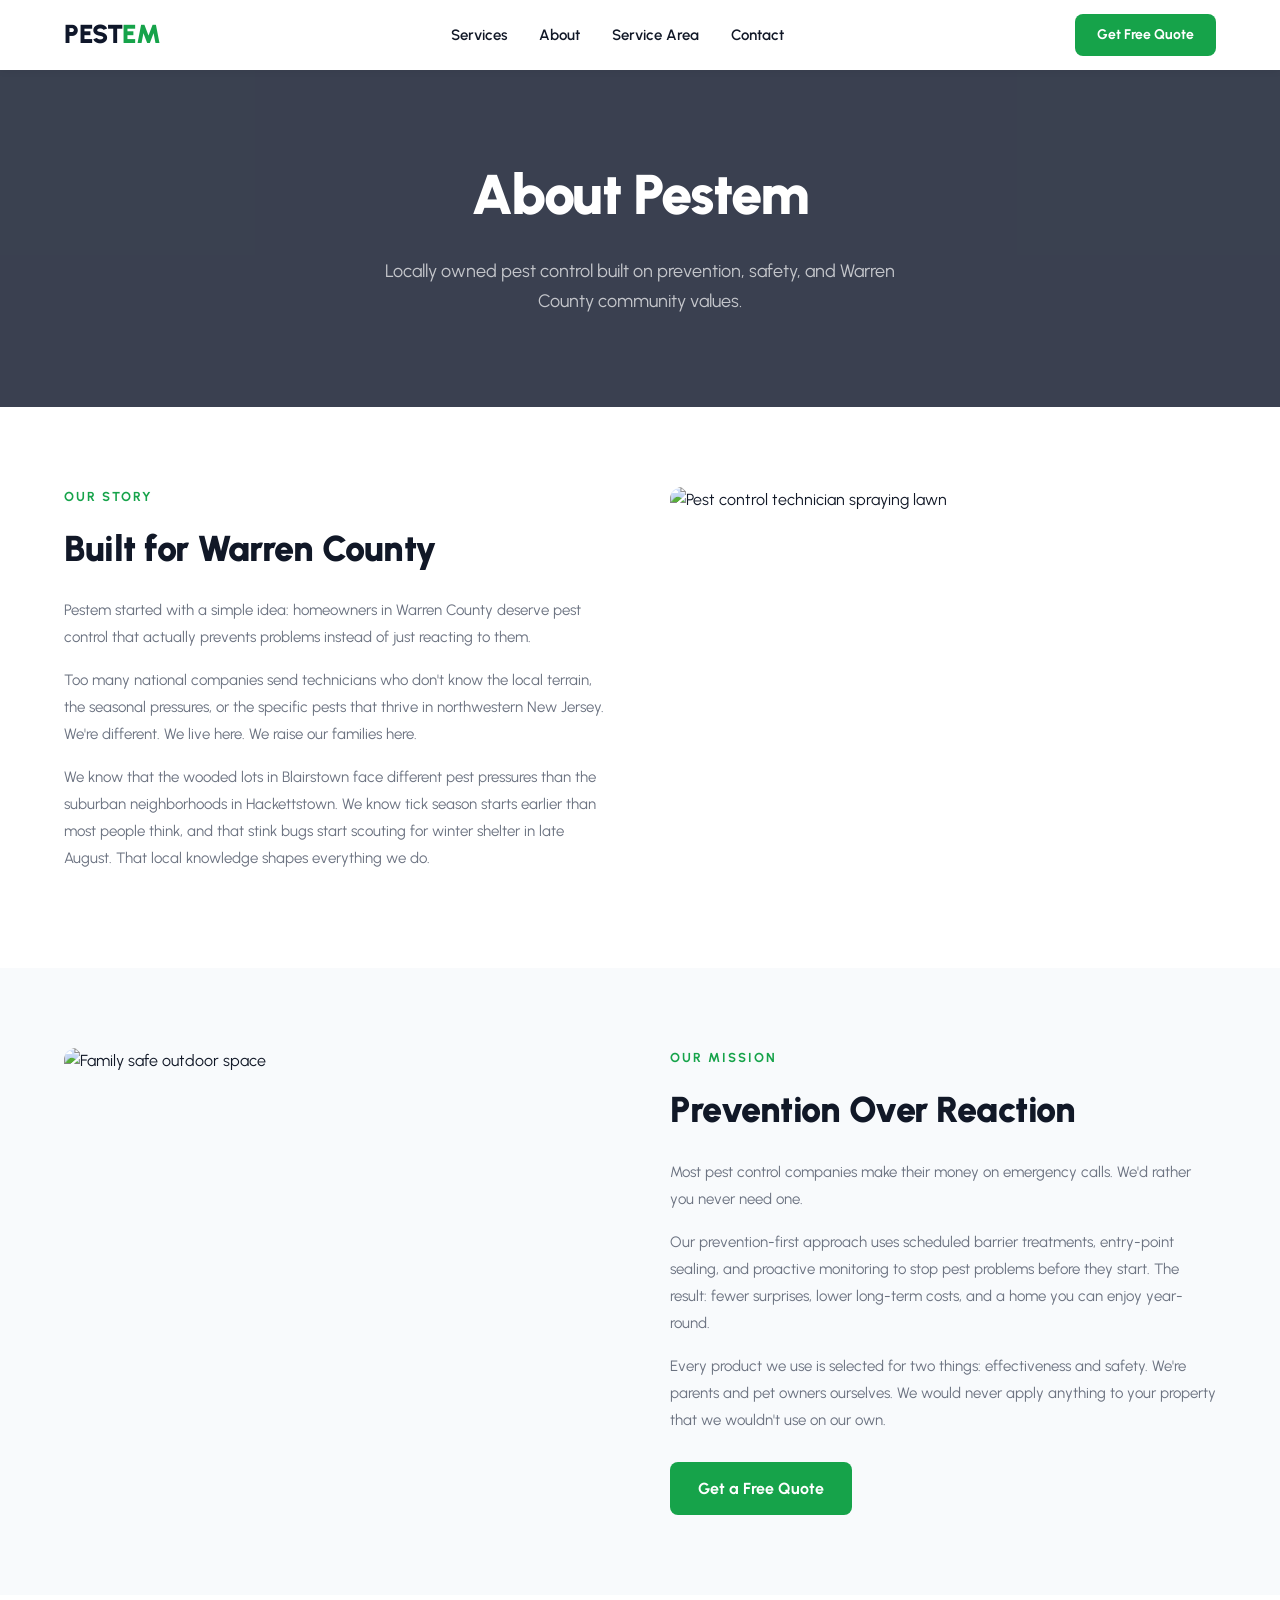
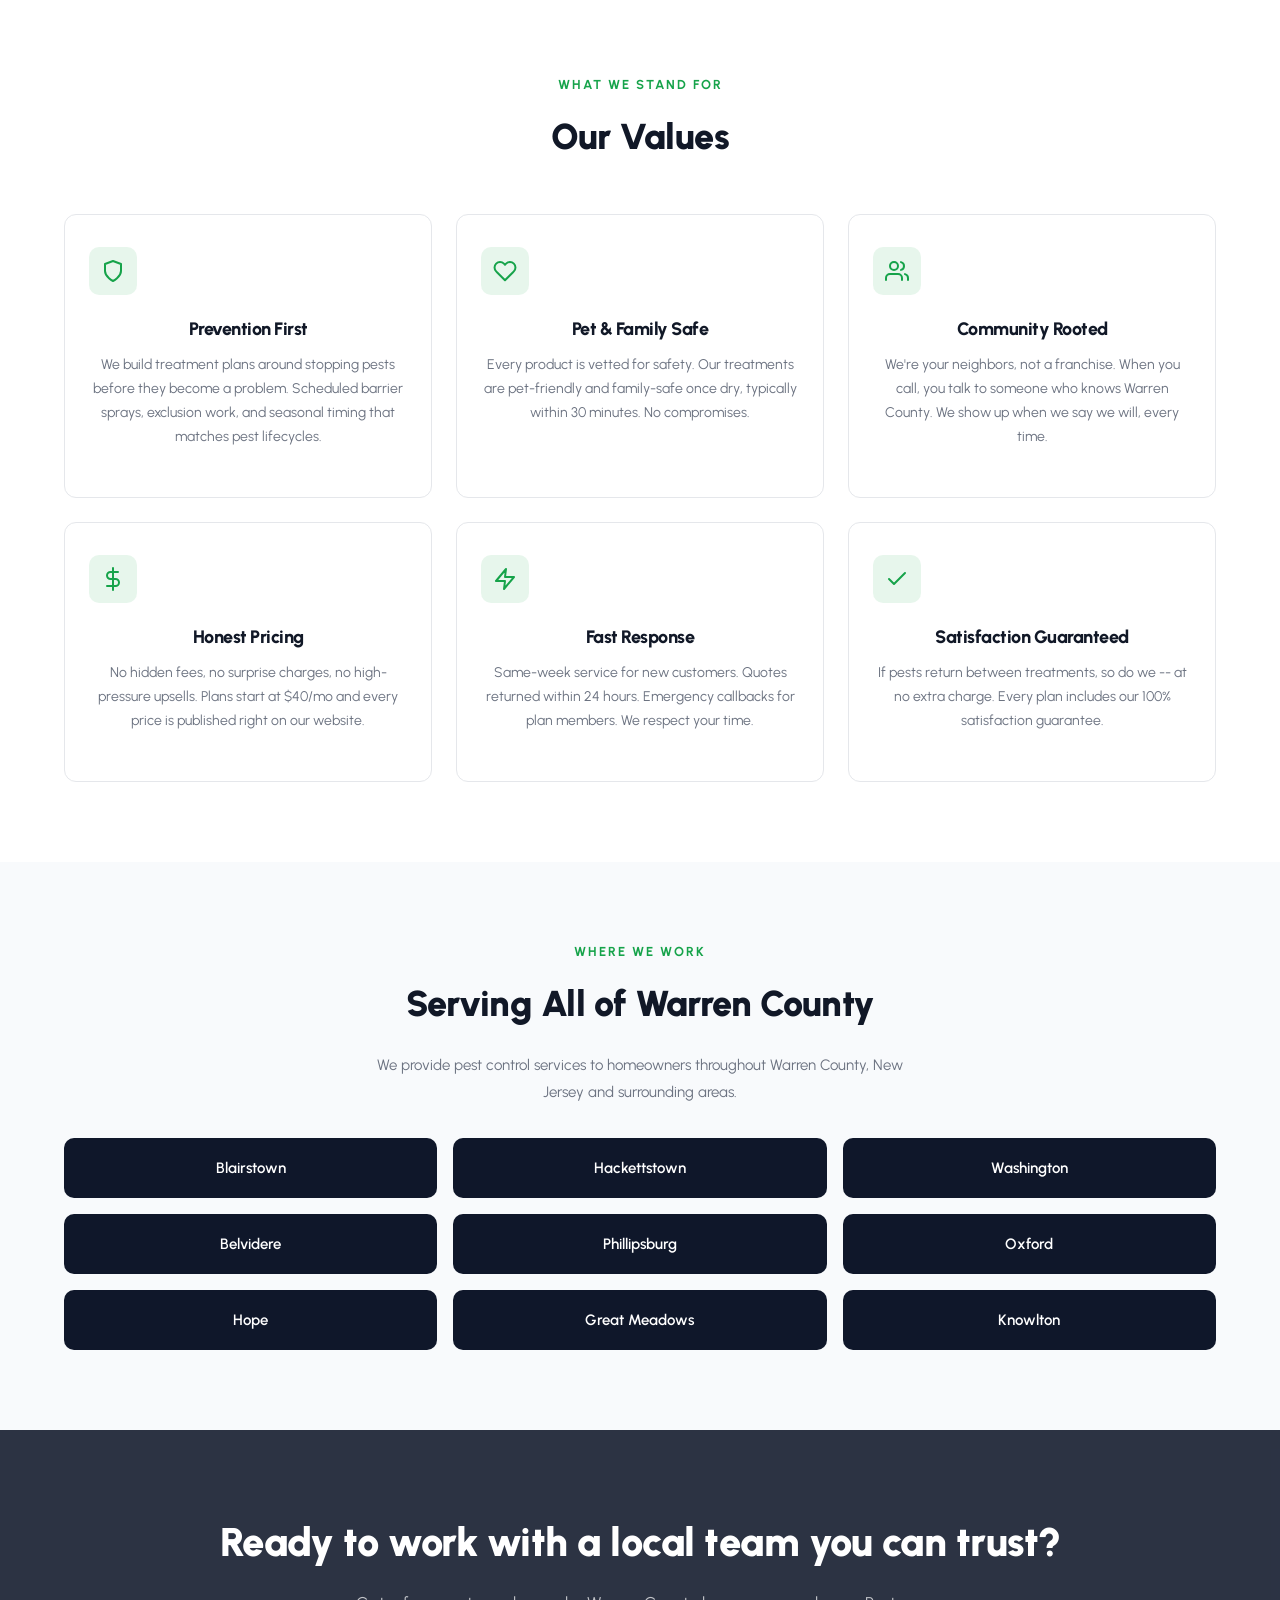
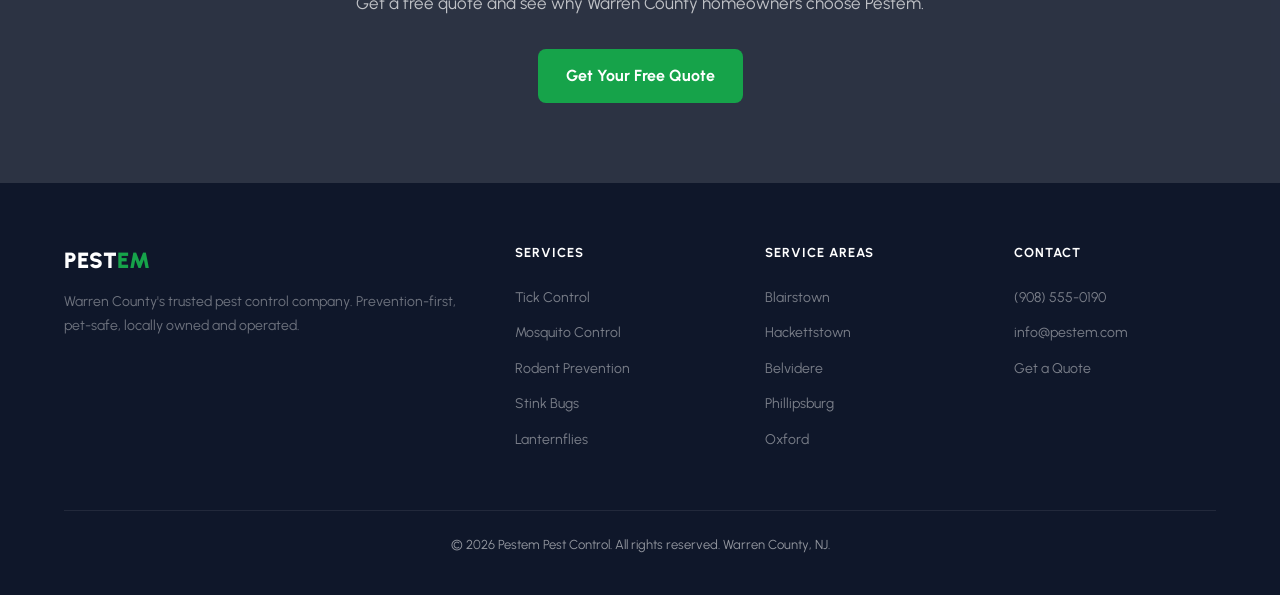
==== commit 0ee2cde3: "Rebuild with real images and contractor-quality design" ====
--- a/about.html
+++ b/about.html
@@ -3,275 +3,313 @@
 <head>
     <meta charset="UTF-8">
     <meta name="viewport" content="width=device-width, initial-scale=1.0">
-    <title>About Pestem | Local Pest Control Warren County NJ</title>
-    <meta name="description" content="Pestem is Warren County NJ's local pest control company. Pet-safe treatments, transparent pricing, and honest service from a team that knows your neighborhood.">
-
-    <link rel="stylesheet" type="text/css" href="css/vendor.css">
-    <link href="https://cdn.jsdelivr.net/npm/bootstrap@5.3.0-alpha3/dist/css/bootstrap.min.css" rel="stylesheet"
-        integrity="sha384-KK94CHFLLe+nY2dmCWGMq91rCGa5gtU4mk92HdvYe+M/SXH301p5ILy+dN9+nJOZ" crossorigin="anonymous">
-    <link rel="stylesheet" type="text/css" href="styles.css">
-    <link rel="preconnect" href="https://fonts.googleapis.com">
-    <link rel="preconnect" href="https://fonts.gstatic.com" crossorigin>
-    <link href="https://fonts.googleapis.com/css2?family=Roboto+Condensed:ital,wght@0,300;0,700;1,300&family=Roboto:wght@300;400;700&display=swap" rel="stylesheet">
+    <title>About Pestem -- Local Pest Control in Warren County NJ</title>
+    <meta name="description" content="Pestem is a locally owned pest control company serving Warren County NJ. Prevention-first approach, pet-safe products, and a commitment to our community.">
+    <link rel="icon" type="image/png" href="favicon.png">
+
+    <meta property="og:type" content="website">
+    <meta property="og:title" content="About Pestem -- Local Pest Control in Warren County NJ">
+    <meta property="og:description" content="Locally owned pest control built on prevention, safety, and Warren County community values.">
+    <meta property="og:site_name" content="Pestem Pest Control">
+
+    <link href="https://fonts.googleapis.com/css2?family=Urbanist:wght@300;400;500;600;700;800;900&display=swap" rel="stylesheet">
+
+    <style>
+        * { margin: 0; padding: 0; box-sizing: border-box; }
+        html { scroll-behavior: smooth; }
+        body { font-family: 'Urbanist', sans-serif; font-weight: 400; color: #111827; background: #ffffff; line-height: 1.6; }
+        a { text-decoration: none; color: inherit; }
+        .container { max-width: 1200px; margin: 0 auto; padding: 0 24px; }
+        h1, h2, h3 { font-family: 'Urbanist', sans-serif; font-weight: 900; letter-spacing: -0.5px; }
+        img { max-width: 100%; height: auto; }
+
+        .btn-green { display: inline-block; background: #16a34a; color: #ffffff; font-weight: 700; font-size: 16px; padding: 14px 28px; border-radius: 8px; border: none; cursor: pointer; transition: all 0.3s ease; }
+        .btn-green:hover { background: #15803d; transform: translateY(-2px); box-shadow: 0 8px 25px rgba(22, 163, 74, 0.4); }
+
+        /* Nav */
+        .nav { position: fixed; top: 0; left: 0; right: 0; z-index: 1000; background: #ffffff; box-shadow: 0 1px 8px rgba(0,0,0,0.06); }
+        .nav-inner { display: flex; align-items: center; justify-content: space-between; max-width: 1200px; margin: 0 auto; padding: 14px 24px; }
+        .nav-logo { font-size: 26px; font-weight: 900; color: #0f172a; letter-spacing: -0.5px; }
+        .nav-logo .green { color: #16a34a; }
+        .nav-links { display: flex; align-items: center; gap: 32px; list-style: none; }
+        .nav-links a { color: #111827; font-size: 15px; font-weight: 600; transition: color 0.2s; }
+        .nav-links a:hover { color: #16a34a; }
+        .nav-btn { display: inline-block; background: #16a34a; color: #ffffff; font-weight: 700; font-size: 14px; padding: 10px 22px; border-radius: 8px; transition: all 0.3s ease; }
+        .nav-btn:hover { background: #15803d; transform: translateY(-2px); }
+        .hamburger { display: none; flex-direction: column; gap: 5px; cursor: pointer; z-index: 1001; background: none; border: none; padding: 4px; }
+        .hamburger span { width: 24px; height: 2px; background: #0f172a; transition: 0.3s; display: block; }
+        .mobile-menu { display: none; position: fixed; top: 0; left: 0; right: 0; bottom: 0; background: #ffffff; z-index: 999; flex-direction: column; align-items: center; justify-content: center; gap: 32px; }
+        .mobile-menu.open { display: flex; }
+        .mobile-menu a { color: #0f172a; font-size: 20px; font-weight: 600; }
+        .mobile-menu a:hover { color: #16a34a; }
+
+        /* Hero */
+        .page-hero { position: relative; padding: 150px 0 90px; overflow: hidden; }
+        .page-hero-bg {
+            position: absolute; inset: 0;
+            background: url('https://images.unsplash.com/photo-1568605114967-8130f3a36994?w=1600&q=80') center center / cover no-repeat;
+            z-index: 0;
+        }
+        .page-hero-bg::after { content: ''; position: absolute; inset: 0; background: rgba(15, 23, 42, 0.82); }
+        .page-hero .container { position: relative; z-index: 1; text-align: center; }
+        .page-hero h1 { font-size: clamp(36px, 6vw, 56px); font-weight: 900; color: #ffffff; letter-spacing: -1px; margin-bottom: 16px; }
+        .page-hero p { font-size: 18px; color: rgba(255,255,255,0.7); max-width: 560px; margin: 0 auto; line-height: 1.7; }
+
+        /* Content */
+        .content-section { padding: 80px 0; }
+        .content-section.alt { background: #f8fafc; }
+        .section-tag { font-size: 13px; font-weight: 700; text-transform: uppercase; letter-spacing: 2px; color: #16a34a; margin-bottom: 12px; }
+        .content-section h2 { font-size: clamp(26px, 3.5vw, 36px); color: #111827; margin-bottom: 20px; }
+        .content-section p { font-size: 15px; color: #6b7280; line-height: 1.8; margin-bottom: 16px; max-width: 720px; }
+
+        .two-col { display: grid; grid-template-columns: 1fr 1fr; gap: 60px; align-items: start; }
+        .about-img { width: 100%; height: 400px; object-fit: cover; border-radius: 12px; display: block; }
+
+        /* Values */
+        .values-grid { display: grid; grid-template-columns: repeat(3, 1fr); gap: 24px; margin-top: 48px; }
+        .value-card { background: #ffffff; border: 1px solid #e5e7eb; border-radius: 12px; padding: 32px 24px; transition: all 0.3s ease; }
+        .value-card:hover { transform: translateY(-4px); box-shadow: 0 12px 40px rgba(0,0,0,0.08); border-color: #16a34a; }
+        .value-icon { width: 48px; height: 48px; background: rgba(22,163,74,0.1); border-radius: 10px; display: flex; align-items: center; justify-content: center; margin-bottom: 20px; }
+        .value-icon svg { width: 24px; height: 24px; color: #16a34a; }
+        .value-card h3 { font-size: 18px; font-weight: 800; color: #111827; margin-bottom: 10px; }
+        .value-card p { font-size: 14px; color: #6b7280; line-height: 1.7; max-width: 100%; }
+
+        /* Service Areas */
+        .areas-grid { display: grid; grid-template-columns: repeat(3, 1fr); gap: 16px; margin-top: 32px; }
+        .area-item { background: #0f172a; border-radius: 10px; padding: 18px 24px; text-align: center; color: #ffffff; font-weight: 600; font-size: 15px; transition: all 0.3s ease; }
+        .area-item:hover { background: #16a34a; transform: translateY(-2px); }
+
+        /* CTA */
+        .cta-banner { position: relative; padding: 80px 0; text-align: center; overflow: hidden; }
+        .cta-banner-bg { position: absolute; inset: 0; background: url('https://images.unsplash.com/photo-1416879595882-3373a0480b5b?w=1200&q=80') center center / cover no-repeat; z-index: 0; }
+        .cta-banner-bg::after { content: ''; position: absolute; inset: 0; background: rgba(15, 23, 42, 0.88); }
+        .cta-banner .container { position: relative; z-index: 1; }
+        .cta-banner h2 { font-size: clamp(28px, 4vw, 40px); font-weight: 900; color: #ffffff; margin-bottom: 16px; }
+        .cta-banner p { font-size: 17px; color: rgba(255,255,255,0.7); margin-bottom: 32px; }
+
+        /* Footer */
+        .footer { background: #0f172a; padding: 60px 0 40px; color: rgba(255,255,255,0.55); }
+        .footer-grid { display: grid; grid-template-columns: 2fr 1fr 1fr 1fr; gap: 48px; margin-bottom: 48px; }
+        .footer-brand .footer-logo { font-size: 22px; font-weight: 900; color: #ffffff; margin-bottom: 12px; }
+        .footer-brand .footer-logo .green { color: #16a34a; }
+        .footer-brand p { font-size: 14px; line-height: 1.7; color: rgba(255,255,255,0.4); }
+        .footer h4 { font-size: 13px; font-weight: 700; color: #ffffff; text-transform: uppercase; letter-spacing: 1px; margin-bottom: 20px; }
+        .footer ul { list-style: none; }
+        .footer ul li { margin-bottom: 10px; }
+        .footer ul li a { font-size: 14px; color: rgba(255,255,255,0.45); transition: color 0.2s; }
+        .footer ul li a:hover { color: #16a34a; }
+        .footer-bottom { border-top: 1px solid rgba(255,255,255,0.08); padding-top: 24px; text-align: center; font-size: 13px; }
+
+        @media (max-width: 900px) {
+            .two-col { grid-template-columns: 1fr; gap: 32px; }
+            .values-grid { grid-template-columns: 1fr; }
+            .areas-grid { grid-template-columns: 1fr 1fr; }
+            .footer-grid { grid-template-columns: 1fr 1fr; gap: 32px; }
+        }
+        @media (max-width: 768px) {
+            .nav-links { display: none; }
+            .nav-btn { display: none; }
+            .hamburger { display: flex; }
+            .areas-grid { grid-template-columns: 1fr; }
+            .footer-grid { grid-template-columns: 1fr; }
+            .page-hero { padding: 130px 0 70px; }
+        }
+    </style>
 </head>
 <body>
 
-    <!-- Navigation -->
-    <nav class="navbar navbar-expand-lg navbar-light container-fluid py-2 position-fixed">
-        <div class="container">
-            <a class="navbar-brand" href="index.html">PEST<span>EM</span></a>
-            <button class="navbar-toggler" type="button" data-bs-toggle="offcanvas" data-bs-target="#offcanvasNavbar" aria-controls="offcanvasNavbar">
-                <span class="navbar-toggler-icon"></span>
+    <!-- Nav -->
+    <nav class="nav">
+        <div class="nav-inner">
+            <a href="index.html" class="nav-logo">PEST<span class="green">EM</span></a>
+            <ul class="nav-links">
+                <li><a href="services.html">Services</a></li>
+                <li><a href="about.html">About</a></li>
+                <li><a href="index.html#service-area">Service Area</a></li>
+                <li><a href="contact.html">Contact</a></li>
+            </ul>
+            <a href="contact.html" class="nav-btn">Get Free Quote</a>
+            <button class="hamburger" onclick="document.querySelector('.mobile-menu').classList.toggle('open')" aria-label="Menu">
+                <span></span><span></span><span></span>
             </button>
-            <div class="offcanvas offcanvas-end" tabindex="-1" id="offcanvasNavbar">
-                <div class="offcanvas-header">
-                    <h5 class="offcanvas-title">Menu</h5>
-                    <button type="button" class="btn-close" data-bs-dismiss="offcanvas" aria-label="Close"></button>
-                </div>
-                <div class="offcanvas-body">
-                    <ul class="navbar-nav align-items-center justify-content-end flex-grow-1 pe-3">
-                        <li class="nav-item"><a class="nav-link px-3" href="index.html">Home</a></li>
-                        <li class="nav-item"><a class="nav-link px-3" href="services.html">Services</a></li>
-                        <li class="nav-item"><a class="nav-link active px-3" href="about.html">About</a></li>
-                        <li class="nav-item"><a class="nav-link px-3" href="contact.html">Contact</a></li>
+        </div>
+    </nav>
+    <div class="mobile-menu">
+        <a href="index.html" onclick="this.parentElement.classList.remove('open')">Home</a>
+        <a href="services.html" onclick="this.parentElement.classList.remove('open')">Services</a>
+        <a href="about.html" onclick="this.parentElement.classList.remove('open')">About</a>
+        <a href="contact.html" onclick="this.parentElement.classList.remove('open')">Contact</a>
+        <a href="contact.html" class="nav-btn" onclick="this.parentElement.classList.remove('open')">Get Free Quote</a>
+    </div>
+
+    <!-- Hero -->
+    <section class="page-hero">
+        <div class="page-hero-bg"></div>
+        <div class="container">
+            <h1>About Pestem</h1>
+            <p>Locally owned pest control built on prevention, safety, and Warren County community values.</p>
+        </div>
+    </section>
+
+    <!-- Our Story -->
+    <section class="content-section">
+        <div class="container">
+            <div class="two-col">
+                <div>
+                    <div class="section-tag">Our Story</div>
+                    <h2>Built for Warren County</h2>
+                    <p>Pestem started with a simple idea: homeowners in Warren County deserve pest control that actually prevents problems instead of just reacting to them.</p>
+                    <p>Too many national companies send technicians who don't know the local terrain, the seasonal pressures, or the specific pests that thrive in northwestern New Jersey. We're different. We live here. We raise our families here.</p>
+                    <p>We know that the wooded lots in Blairstown face different pest pressures than the suburban neighborhoods in Hackettstown. We know tick season starts earlier than most people think, and that stink bugs start scouting for winter shelter in late August. That local knowledge shapes everything we do.</p>
+                </div>
+                <div>
+                    <img src="https://images.unsplash.com/photo-1558618666-fcd25c85cd64?w=800&q=80" alt="Pest control technician spraying lawn" class="about-img" loading="lazy">
+                </div>
+            </div>
+        </div>
+    </section>
+
+    <!-- Mission -->
+    <section class="content-section alt">
+        <div class="container">
+            <div class="two-col">
+                <div>
+                    <img src="https://images.unsplash.com/photo-1503454537195-1dcabb73ffb9?w=800&q=80" alt="Family safe outdoor space" class="about-img" loading="lazy">
+                </div>
+                <div>
+                    <div class="section-tag">Our Mission</div>
+                    <h2>Prevention Over Reaction</h2>
+                    <p>Most pest control companies make their money on emergency calls. We'd rather you never need one.</p>
+                    <p>Our prevention-first approach uses scheduled barrier treatments, entry-point sealing, and proactive monitoring to stop pest problems before they start. The result: fewer surprises, lower long-term costs, and a home you can enjoy year-round.</p>
+                    <p>Every product we use is selected for two things: effectiveness and safety. We're parents and pet owners ourselves. We would never apply anything to your property that we wouldn't use on our own.</p>
+                    <a href="contact.html" class="btn-green" style="margin-top: 12px;">Get a Free Quote</a>
+                </div>
+            </div>
+        </div>
+    </section>
+
+    <!-- Values -->
+    <section class="content-section">
+        <div class="container" style="text-align:center;">
+            <div class="section-tag">What We Stand For</div>
+            <h2>Our Values</h2>
+            <div class="values-grid">
+                <div class="value-card">
+                    <div class="value-icon">
+                        <svg viewBox="0 0 24 24" fill="none" stroke="currentColor" stroke-width="2" stroke-linecap="round" stroke-linejoin="round"><path d="M12 22s8-4 8-10V5l-8-3-8 3v7c0 6 8 10 8 10z"/></svg>
+                    </div>
+                    <h3>Prevention First</h3>
+                    <p>We build treatment plans around stopping pests before they become a problem. Scheduled barrier sprays, exclusion work, and seasonal timing that matches pest lifecycles.</p>
+                </div>
+                <div class="value-card">
+                    <div class="value-icon">
+                        <svg viewBox="0 0 24 24" fill="none" stroke="currentColor" stroke-width="2" stroke-linecap="round" stroke-linejoin="round"><path d="M20.84 4.61a5.5 5.5 0 0 0-7.78 0L12 5.67l-1.06-1.06a5.5 5.5 0 0 0-7.78 7.78l1.06 1.06L12 21.23l7.78-7.78 1.06-1.06a5.5 5.5 0 0 0 0-7.78z"/></svg>
+                    </div>
+                    <h3>Pet & Family Safe</h3>
+                    <p>Every product is vetted for safety. Our treatments are pet-friendly and family-safe once dry, typically within 30 minutes. No compromises.</p>
+                </div>
+                <div class="value-card">
+                    <div class="value-icon">
+                        <svg viewBox="0 0 24 24" fill="none" stroke="currentColor" stroke-width="2" stroke-linecap="round" stroke-linejoin="round"><path d="M17 21v-2a4 4 0 0 0-4-4H5a4 4 0 0 0-4 4v2"/><circle cx="9" cy="7" r="4"/><path d="M23 21v-2a4 4 0 0 0-3-3.87"/><path d="M16 3.13a4 4 0 0 1 0 7.75"/></svg>
+                    </div>
+                    <h3>Community Rooted</h3>
+                    <p>We're your neighbors, not a franchise. When you call, you talk to someone who knows Warren County. We show up when we say we will, every time.</p>
+                </div>
+                <div class="value-card">
+                    <div class="value-icon">
+                        <svg viewBox="0 0 24 24" fill="none" stroke="currentColor" stroke-width="2" stroke-linecap="round" stroke-linejoin="round"><line x1="12" y1="1" x2="12" y2="23"/><path d="M17 5H9.5a3.5 3.5 0 0 0 0 7h5a3.5 3.5 0 0 1 0 7H6"/></svg>
+                    </div>
+                    <h3>Honest Pricing</h3>
+                    <p>No hidden fees, no surprise charges, no high-pressure upsells. Plans start at $40/mo and every price is published right on our website.</p>
+                </div>
+                <div class="value-card">
+                    <div class="value-icon">
+                        <svg viewBox="0 0 24 24" fill="none" stroke="currentColor" stroke-width="2" stroke-linecap="round" stroke-linejoin="round"><polygon points="13 2 3 14 12 14 11 22 21 10 12 10 13 2"/></svg>
+                    </div>
+                    <h3>Fast Response</h3>
+                    <p>Same-week service for new customers. Quotes returned within 24 hours. Emergency callbacks for plan members. We respect your time.</p>
+                </div>
+                <div class="value-card">
+                    <div class="value-icon">
+                        <svg viewBox="0 0 24 24" fill="none" stroke="currentColor" stroke-width="2" stroke-linecap="round" stroke-linejoin="round"><polyline points="20 6 9 17 4 12"/></svg>
+                    </div>
+                    <h3>Satisfaction Guaranteed</h3>
+                    <p>If pests return between treatments, so do we -- at no extra charge. Every plan includes our 100% satisfaction guarantee.</p>
+                </div>
+            </div>
+        </div>
+    </section>
+
+    <!-- Service Areas -->
+    <section class="content-section alt">
+        <div class="container" style="text-align:center;">
+            <div class="section-tag">Where We Work</div>
+            <h2>Serving All of Warren County</h2>
+            <p style="max-width: 560px; margin: 0 auto 16px;">We provide pest control services to homeowners throughout Warren County, New Jersey and surrounding areas.</p>
+            <div class="areas-grid">
+                <div class="area-item">Blairstown</div>
+                <div class="area-item">Hackettstown</div>
+                <div class="area-item">Washington</div>
+                <div class="area-item">Belvidere</div>
+                <div class="area-item">Phillipsburg</div>
+                <div class="area-item">Oxford</div>
+                <div class="area-item">Hope</div>
+                <div class="area-item">Great Meadows</div>
+                <div class="area-item">Knowlton</div>
+            </div>
+        </div>
+    </section>
+
+    <!-- CTA -->
+    <section class="cta-banner">
+        <div class="cta-banner-bg"></div>
+        <div class="container">
+            <h2>Ready to work with a local team you can trust?</h2>
+            <p>Get a free quote and see why Warren County homeowners choose Pestem.</p>
+            <a href="contact.html" class="btn-green">Get Your Free Quote</a>
+        </div>
+    </section>
+
+    <!-- Footer -->
+    <footer class="footer">
+        <div class="container">
+            <div class="footer-grid">
+                <div class="footer-brand">
+                    <div class="footer-logo">PEST<span class="green">EM</span></div>
+                    <p>Warren County's trusted pest control company. Prevention-first, pet-safe, locally owned and operated.</p>
+                </div>
+                <div>
+                    <h4>Services</h4>
+                    <ul>
+                        <li><a href="tick-control.html">Tick Control</a></li>
+                        <li><a href="services.html#mosquito">Mosquito Control</a></li>
+                        <li><a href="services.html#rodent">Rodent Prevention</a></li>
+                        <li><a href="services.html#stinkbug">Stink Bugs</a></li>
+                        <li><a href="services.html#lanternfly">Lanternflies</a></li>
                     </ul>
-                    <div class="d-flex mt-4 mt-lg-0 ps-lg-3 align-items-center justify-content-center">
-                        <a href="tel:9085550190" class="nav-link px-3 d-none d-xl-inline">(908) 555-0190</a>
-                        <a href="contact.html" class="btn btn-primary ms-2">Get a Free Quote</a>
-                    </div>
-                </div>
-            </div>
-        </div>
-    </nav>
-
-    <!-- Page Header -->
-    <section class="page-header">
-        <div class="container">
-            <h1 class="fw-bold">About Pestem</h1>
-            <nav aria-label="breadcrumb">
-                <ol class="breadcrumb">
-                    <li class="breadcrumb-item"><a href="index.html">Home</a></li>
-                    <li class="breadcrumb-item active" aria-current="page">About</li>
-                </ol>
-            </nav>
-        </div>
-    </section>
-
-    <!-- Our Story -->
-    <section class="py-5">
-        <div class="container py-5">
-            <div class="row align-items-center">
-                <div class="col-lg-6 mb-5 mb-lg-0">
-                    <div style="background:var(--light-gray);border-radius:16px;height:400px;display:flex;align-items:center;justify-content:center;border:1px solid #e5e7eb;">
-                        <div style="text-align:center;padding:2rem;">
-                            <div style="font-size:4rem;margin-bottom:1rem;">&#127794;</div>
-                            <h4 style="text-transform:none;margin-bottom:.5rem;">Blairstown, NJ</h4>
-                            <p class="mb-0" style="color:#6b7280;">Warren County born and raised</p>
-                        </div>
-                    </div>
-                </div>
-                <div class="col-lg-5 offset-lg-1">
-                    <h6>Our Story</h6>
-                    <h2 class="fw-bold display-5 mb-4" style="text-transform:none;">Built in Warren County, For Warren County</h2>
-                    <p>Pestem started with a simple frustration: every pest control company we called was either a big national franchise that didn't understand our area, or a one-man operation that couldn't keep a consistent schedule. We knew Warren County deserved better.</p>
-                    <p>We grew up hiking the trails around Blairstown, fishing in the Paulinskill, and dealing with the same tick and mosquito problems every family here faces. When our own dogs kept coming home covered in ticks despite expensive treatments from big-name companies, we decided to do something about it.</p>
-                    <p>Pestem was built on the idea that pest control should be simple, transparent, and actually work. No upselling, no scare tactics, no hidden fees. Just honest, effective treatment from people who live here and care about this community.</p>
-                </div>
-            </div>
-        </div>
-    </section>
-
-    <!-- Values -->
-    <section class="why-section py-5">
-        <div class="container py-5">
-            <div class="text-center mb-5">
-                <h6>What We Stand For</h6>
-                <h2 class="fw-bold display-5">Our Values</h2>
-                <p class="col-lg-7 mx-auto">The principles that guide every treatment, every visit, and every interaction.</p>
-            </div>
-            <div class="row g-4">
-                <div class="col-md-6 col-lg-3">
-                    <div class="service-card">
-                        <div class="service-emoji">&#128205;</div>
-                        <h5>Local</h5>
-                        <p>We live and work in Warren County. When you call, you talk to someone who knows your neighborhood.</p>
-                    </div>
-                </div>
-                <div class="col-md-6 col-lg-3">
-                    <div class="service-card">
-                        <div class="service-emoji">&#128062;</div>
-                        <h5>Pet-Safe</h5>
-                        <p>Your pets are family. Every product we use is selected for effectiveness and safety around animals.</p>
-                    </div>
-                </div>
-                <div class="col-md-6 col-lg-3">
-                    <div class="service-card">
-                        <div class="service-emoji">&#128737;</div>
-                        <h5>Preventative</h5>
-                        <p>We focus on stopping pests before they become a problem, saving you money and hassle long-term.</p>
-                    </div>
-                </div>
-                <div class="col-md-6 col-lg-3">
-                    <div class="service-card">
-                        <div class="service-emoji">&#128172;</div>
-                        <h5>Transparent</h5>
-                        <p>No hidden fees, no pressure tactics, no confusing contracts. We tell you exactly what we're doing and what it costs.</p>
-                    </div>
-                </div>
-            </div>
-        </div>
-    </section>
-
-    <!-- Pet Safety -->
-    <section class="py-5">
-        <div class="container py-5">
-            <div class="row align-items-center">
-                <div class="col-lg-5 mb-5 mb-lg-0">
-                    <h6>Pet-Safe Promise</h6>
-                    <h2 class="fw-bold display-5 mb-4" style="text-transform:none;">Your Pets Are Family. We Treat Them That Way.</h2>
-                    <p>Every product we use is EPA-registered and selected specifically for safety around pets and children. Our technicians are trained to apply treatments in a way that minimizes any contact risk.</p>
-                    <p>After every treatment, we'll tell you exactly when it's safe for pets to return to the yard &mdash; typically 30 minutes once the application has dried. For indoor treatments, we use targeted gel baits and crack-and-crevice applications that keep products away from living areas.</p>
-                    <p>Many of our customers chose Pestem specifically because we prioritize pet safety. We take that responsibility seriously.</p>
-                </div>
-                <div class="col-lg-6 offset-lg-1">
-                    <div class="row g-4">
-                        <div class="col-sm-6">
-                            <div class="why-item">
-                                <div class="why-icon">&#128021;</div>
-                                <h5 style="font-size:1.05rem;">Dog-Friendly</h5>
-                                <p class="mb-0" style="font-size:.95rem;">Safe for all breeds once dry. We'll tell you exactly when to let them back out.</p>
-                            </div>
-                        </div>
-                        <div class="col-sm-6">
-                            <div class="why-item">
-                                <div class="why-icon">&#128049;</div>
-                                <h5 style="font-size:1.05rem;">Cat-Safe</h5>
-                                <p class="mb-0" style="font-size:.95rem;">We know cats are more sensitive. Our products are chosen with feline safety in mind.</p>
-                            </div>
-                        </div>
-                        <div class="col-sm-6">
-                            <div class="why-item">
-                                <div class="why-icon">&#127793;</div>
-                                <h5 style="font-size:1.05rem;">Eco-Conscious</h5>
-                                <p class="mb-0" style="font-size:.95rem;">EPA-approved treatments safe for pollinators when applied correctly.</p>
-                            </div>
-                        </div>
-                        <div class="col-sm-6">
-                            <div class="why-item">
-                                <div class="why-icon">&#128118;</div>
-                                <h5 style="font-size:1.05rem;">Kid-Friendly</h5>
-                                <p class="mb-0" style="font-size:.95rem;">Targeted applications keep products away from play areas and high-traffic zones.</p>
-                            </div>
-                        </div>
-                    </div>
-                </div>
-            </div>
-        </div>
-    </section>
-
-    <!-- Service Area -->
-    <section class="bg-light-gray py-5">
-        <div class="container py-5">
-            <div class="text-center mb-5">
-                <h6>Where We Work</h6>
-                <h2 class="fw-bold display-5">Serving All of Warren County</h2>
-                <p class="col-lg-7 mx-auto">We cover every town and township in Warren County, NJ and select surrounding areas. From Phillipsburg to Blairstown, Hope to Hackettstown &mdash; we've got the whole county covered.</p>
-            </div>
-            <div class="row g-3 justify-content-center">
-                <div class="col-auto"><span class="badge bg-white text-dark border px-3 py-2 fw-normal" style="font-size:.95rem;">Blairstown</span></div>
-                <div class="col-auto"><span class="badge bg-white text-dark border px-3 py-2 fw-normal" style="font-size:.95rem;">Hope</span></div>
-                <div class="col-auto"><span class="badge bg-white text-dark border px-3 py-2 fw-normal" style="font-size:.95rem;">Hackettstown</span></div>
-                <div class="col-auto"><span class="badge bg-white text-dark border px-3 py-2 fw-normal" style="font-size:.95rem;">Columbia</span></div>
-                <div class="col-auto"><span class="badge bg-white text-dark border px-3 py-2 fw-normal" style="font-size:.95rem;">Belvidere</span></div>
-                <div class="col-auto"><span class="badge bg-white text-dark border px-3 py-2 fw-normal" style="font-size:.95rem;">Allamuchy</span></div>
-                <div class="col-auto"><span class="badge bg-white text-dark border px-3 py-2 fw-normal" style="font-size:.95rem;">Washington Twp.</span></div>
-                <div class="col-auto"><span class="badge bg-white text-dark border px-3 py-2 fw-normal" style="font-size:.95rem;">Phillipsburg</span></div>
-                <div class="col-auto"><span class="badge bg-white text-dark border px-3 py-2 fw-normal" style="font-size:.95rem;">Oxford</span></div>
-                <div class="col-auto"><span class="badge bg-white text-dark border px-3 py-2 fw-normal" style="font-size:.95rem;">Vienna</span></div>
-                <div class="col-auto"><span class="badge bg-white text-dark border px-3 py-2 fw-normal" style="font-size:.95rem;">Knowlton</span></div>
-                <div class="col-auto"><span class="badge bg-white text-dark border px-3 py-2 fw-normal" style="font-size:.95rem;">Hardwick</span></div>
-                <div class="col-auto"><span class="badge bg-white text-dark border px-3 py-2 fw-normal" style="font-size:.95rem;">Frelinghuysen</span></div>
-                <div class="col-auto"><span class="badge bg-white text-dark border px-3 py-2 fw-normal" style="font-size:.95rem;">Independence</span></div>
-                <div class="col-auto"><span class="badge bg-white text-dark border px-3 py-2 fw-normal" style="font-size:.95rem;">Mansfield</span></div>
-                <div class="col-auto"><span class="badge bg-white text-dark border px-3 py-2 fw-normal" style="font-size:.95rem;">Greenwich</span></div>
-                <div class="col-auto"><span class="badge bg-white text-dark border px-3 py-2 fw-normal" style="font-size:.95rem;">Lopatcong</span></div>
-                <div class="col-auto"><span class="badge bg-white text-dark border px-3 py-2 fw-normal" style="font-size:.95rem;">Pohatcong</span></div>
-                <div class="col-auto"><span class="badge bg-white text-dark border px-3 py-2 fw-normal" style="font-size:.95rem;">White Twp.</span></div>
-                <div class="col-auto"><span class="badge bg-white text-dark border px-3 py-2 fw-normal" style="font-size:.95rem;">Franklin Twp.</span></div>
-                <div class="col-auto"><span class="badge bg-white text-dark border px-3 py-2 fw-normal" style="font-size:.95rem;">Liberty Twp.</span></div>
-                <div class="col-auto"><span class="badge bg-white text-dark border px-3 py-2 fw-normal" style="font-size:.95rem;">Harmony Twp.</span></div>
-                <div class="col-auto"><span class="badge bg-white text-dark border px-3 py-2 fw-normal" style="font-size:.95rem;">Alpha</span></div>
-                <div class="col-auto"><span class="badge bg-white text-dark border px-3 py-2 fw-normal" style="font-size:.95rem;">Washington Boro.</span></div>
-            </div>
-            <div class="text-center mt-4">
-                <p class="mb-0" style="color:#6b7280;">Not sure if we cover your area? <a href="tel:9085550190" style="color:var(--accent-green);font-weight:600;">Give us a call</a>.</p>
-            </div>
-        </div>
-    </section>
-
-    <!-- CTA -->
-    <section class="cta-section py-5">
-        <div class="container py-5">
-            <div class="row align-items-center text-center text-md-start">
-                <div class="col-md-8 mb-4 mb-md-0">
-                    <h2 class="text-white fw-bold display-5 mb-2">Let's Protect Your Home</h2>
-                    <p class="text-white fs-5 mb-0" style="opacity:0.9;">Get a free, no-obligation quote from your local Warren County pest experts.</p>
-                </div>
-                <div class="col-md-4 text-md-end">
-                    <a href="contact.html" class="btn btn-dark btn-lg">Get a Free Quote</a>
-                </div>
-            </div>
-        </div>
-    </section>
-
-    <!-- Footer -->
-    <section id="footer">
-        <div class="container pt-5">
-            <div class="row py-5">
-                <div class="col-lg-4 mb-4 mb-lg-0">
-                    <div class="footer-brand mb-3">PEST<span>EM</span></div>
-                    <p>Pest 'Em Before They Start. Warren County's trusted pest control provider since day one. Locally owned, family focused.</p>
-                    <p><a href="tel:9085550190">(908) 555-0190</a><br>
-                    <a href="mailto:info@pestem.com">info@pestem.com</a></p>
-                </div>
-                <div class="col-6 col-lg-2 offset-lg-1 mb-4 mb-lg-0">
-                    <h5>Services</h5>
-                    <ul class="nav flex-column">
-                        <li class="mb-2"><a href="tick-control.html">Tick Control</a></li>
-                        <li class="mb-2"><a href="mosquito-control.html">Mosquito Barrier</a></li>
-                        <li class="mb-2"><a href="services.html#rodents">Rodent Prevention</a></li>
-                        <li class="mb-2"><a href="services.html#stinkbugs">Stink Bugs</a></li>
-                        <li class="mb-2"><a href="services.html#ants">Ants &amp; Spiders</a></li>
+                </div>
+                <div>
+                    <h4>Service Areas</h4>
+                    <ul>
+                        <li><a href="#">Blairstown</a></li>
+                        <li><a href="#">Hackettstown</a></li>
+                        <li><a href="#">Belvidere</a></li>
+                        <li><a href="#">Phillipsburg</a></li>
+                        <li><a href="#">Oxford</a></li>
                     </ul>
                 </div>
-                <div class="col-6 col-lg-2 mb-4 mb-lg-0">
-                    <h5>Service Areas</h5>
-                    <ul class="nav flex-column">
-                        <li class="mb-2">Blairstown</li>
-                        <li class="mb-2">Hope</li>
-                        <li class="mb-2">Hackettstown</li>
-                        <li class="mb-2">Columbia</li>
-                        <li class="mb-2">Belvidere</li>
-                        <li class="mb-2">Allamuchy</li>
-                        <li class="mb-2">Washington Twp.</li>
+                <div>
+                    <h4>Contact</h4>
+                    <ul>
+                        <li><a href="tel:9085550190">(908) 555-0190</a></li>
+                        <li><a href="mailto:info@pestem.com">info@pestem.com</a></li>
+                        <li><a href="contact.html">Get a Quote</a></li>
                     </ul>
                 </div>
-                <div class="col-lg-3">
-                    <h5>Contact</h5>
-                    <ul class="nav flex-column">
-                        <li class="mb-2">Blairstown, NJ 07825</li>
-                        <li class="mb-2"><a href="tel:9085550190">(908) 555-0190</a></li>
-                        <li class="mb-2"><a href="mailto:info@pestem.com">info@pestem.com</a></li>
-                    </ul>
-                </div>
-            </div>
-            <div class="footer-bottom py-3 text-center">
-                <p class="mb-0">&copy; 2026 Pestem Pest Control. All rights reserved.</p>
-            </div>
-        </div>
-    </section>
-
-    <script src="https://cdn.jsdelivr.net/npm/bootstrap@5.3.0-alpha3/dist/js/bootstrap.bundle.min.js"
-        integrity="sha384-ENjdO4Dr2bkBIFxQpeoTz1HIcje39Wm4jDKdf19U8gI4ddQ3GYNS7NTKfAdVQSZe" crossorigin="anonymous"></script>
+            </div>
+            <div class="footer-bottom">&copy; 2026 Pestem Pest Control. All rights reserved. Warren County, NJ.</div>
+        </div>
+    </footer>
+
 </body>
 </html>
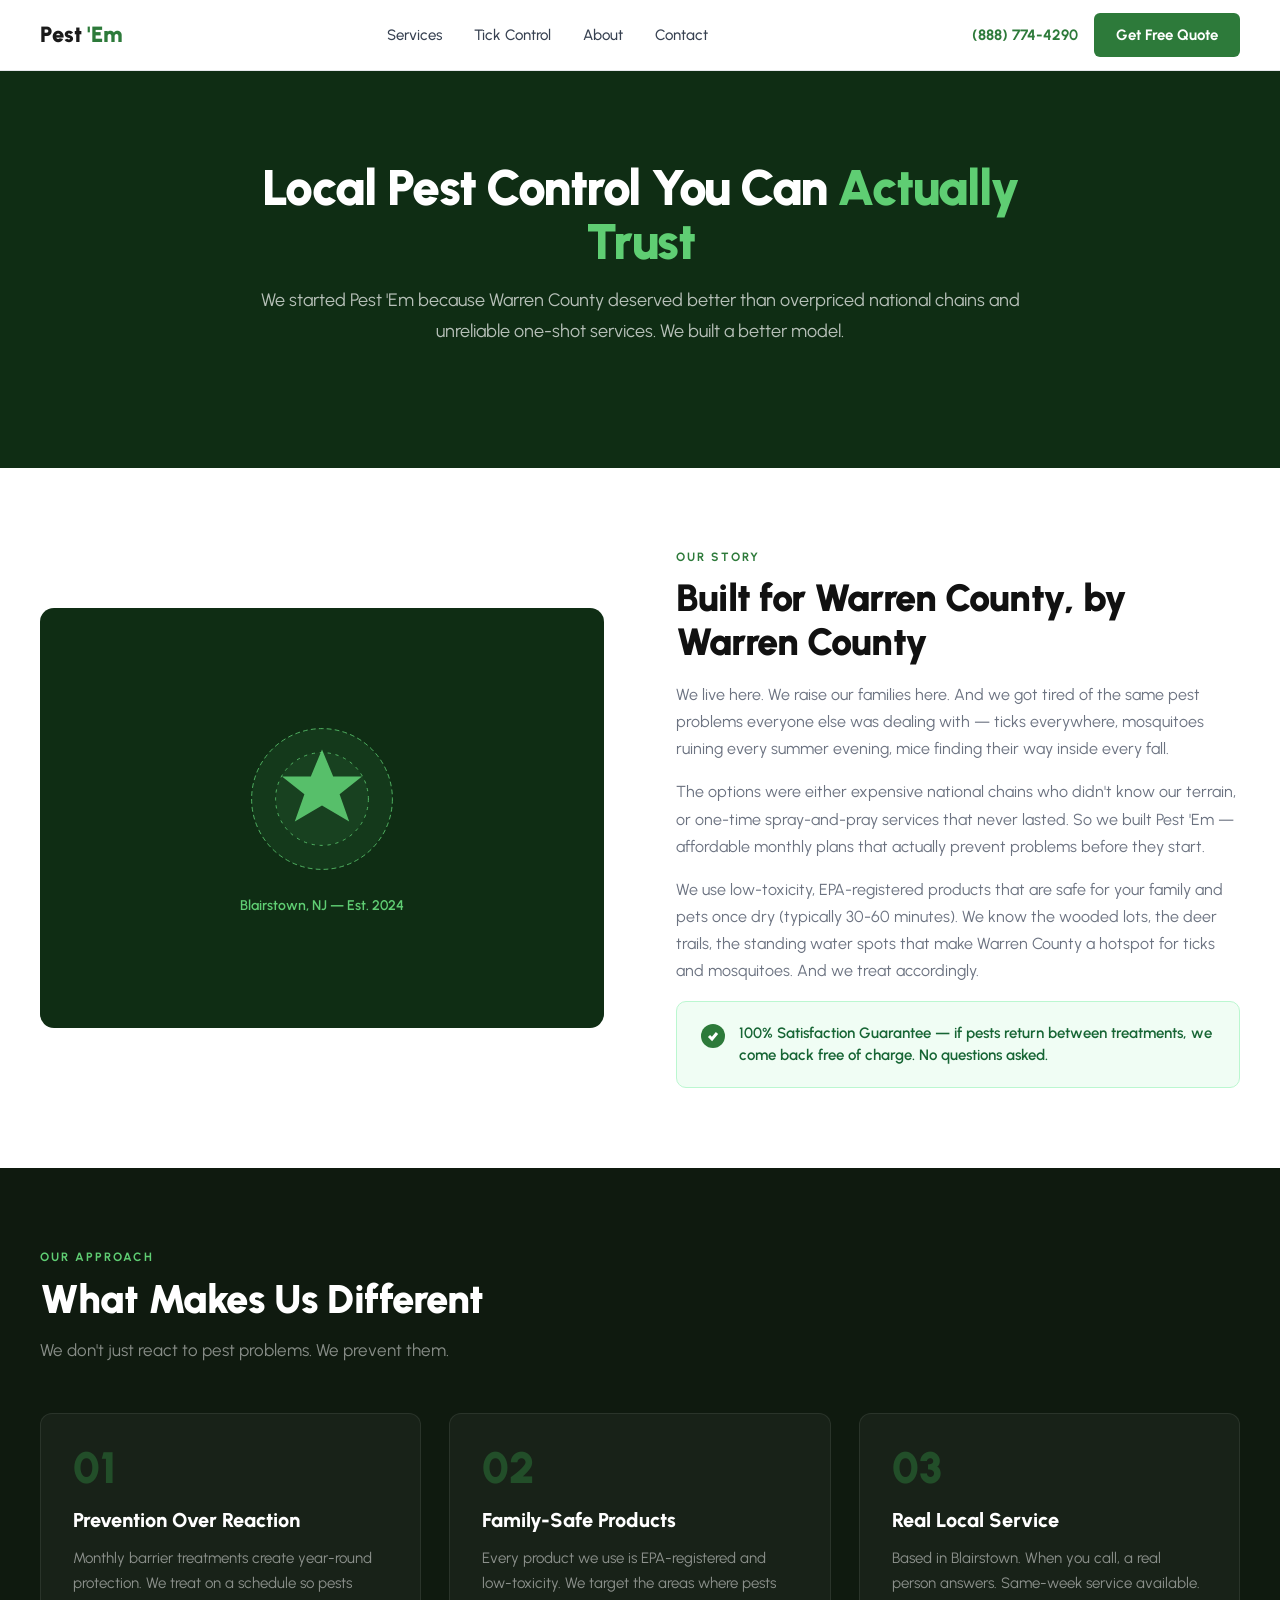
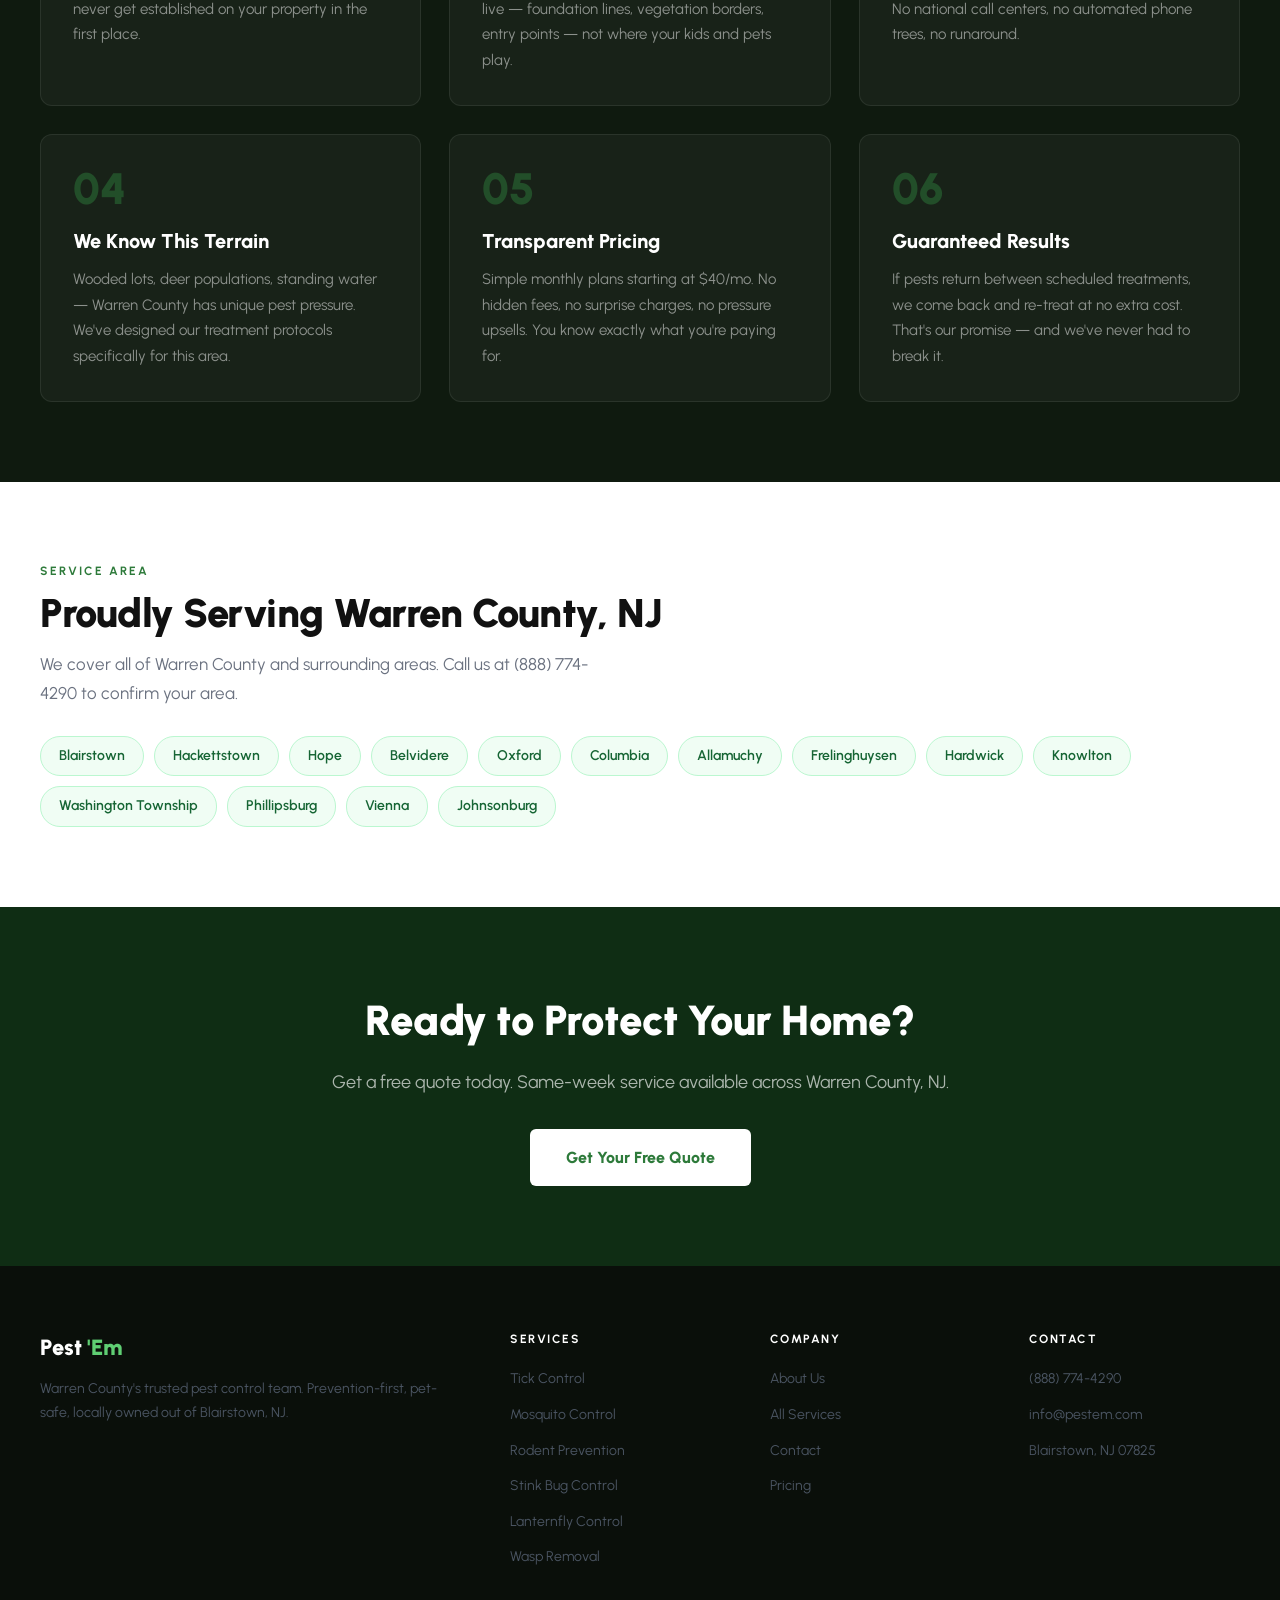
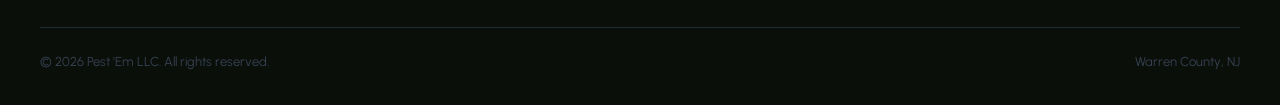
==== commit 655d7201: "Replace SVG pest icons with real Unsplash photos on service cards" ====
--- a/about.html
+++ b/about.html
@@ -1,315 +1,114 @@
 <!DOCTYPE html>
 <html lang="en">
 <head>
-    <meta charset="UTF-8">
-    <meta name="viewport" content="width=device-width, initial-scale=1.0">
-    <title>About Pestem -- Local Pest Control in Warren County NJ</title>
-    <meta name="description" content="Pestem is a locally owned pest control company serving Warren County NJ. Prevention-first approach, pet-safe products, and a commitment to our community.">
-    <link rel="icon" type="image/png" href="favicon.png">
-
-    <meta property="og:type" content="website">
-    <meta property="og:title" content="About Pestem -- Local Pest Control in Warren County NJ">
-    <meta property="og:description" content="Locally owned pest control built on prevention, safety, and Warren County community values.">
-    <meta property="og:site_name" content="Pestem Pest Control">
-
-    <link href="https://fonts.googleapis.com/css2?family=Urbanist:wght@300;400;500;600;700;800;900&display=swap" rel="stylesheet">
-
-    <style>
-        * { margin: 0; padding: 0; box-sizing: border-box; }
-        html { scroll-behavior: smooth; }
-        body { font-family: 'Urbanist', sans-serif; font-weight: 400; color: #111827; background: #ffffff; line-height: 1.6; }
-        a { text-decoration: none; color: inherit; }
-        .container { max-width: 1200px; margin: 0 auto; padding: 0 24px; }
-        h1, h2, h3 { font-family: 'Urbanist', sans-serif; font-weight: 900; letter-spacing: -0.5px; }
-        img { max-width: 100%; height: auto; }
-
-        .btn-green { display: inline-block; background: #16a34a; color: #ffffff; font-weight: 700; font-size: 16px; padding: 14px 28px; border-radius: 8px; border: none; cursor: pointer; transition: all 0.3s ease; }
-        .btn-green:hover { background: #15803d; transform: translateY(-2px); box-shadow: 0 8px 25px rgba(22, 163, 74, 0.4); }
-
-        /* Nav */
-        .nav { position: fixed; top: 0; left: 0; right: 0; z-index: 1000; background: #ffffff; box-shadow: 0 1px 8px rgba(0,0,0,0.06); }
-        .nav-inner { display: flex; align-items: center; justify-content: space-between; max-width: 1200px; margin: 0 auto; padding: 14px 24px; }
-        .nav-logo { font-size: 26px; font-weight: 900; color: #0f172a; letter-spacing: -0.5px; }
-        .nav-logo .green { color: #16a34a; }
-        .nav-links { display: flex; align-items: center; gap: 32px; list-style: none; }
-        .nav-links a { color: #111827; font-size: 15px; font-weight: 600; transition: color 0.2s; }
-        .nav-links a:hover { color: #16a34a; }
-        .nav-btn { display: inline-block; background: #16a34a; color: #ffffff; font-weight: 700; font-size: 14px; padding: 10px 22px; border-radius: 8px; transition: all 0.3s ease; }
-        .nav-btn:hover { background: #15803d; transform: translateY(-2px); }
-        .hamburger { display: none; flex-direction: column; gap: 5px; cursor: pointer; z-index: 1001; background: none; border: none; padding: 4px; }
-        .hamburger span { width: 24px; height: 2px; background: #0f172a; transition: 0.3s; display: block; }
-        .mobile-menu { display: none; position: fixed; top: 0; left: 0; right: 0; bottom: 0; background: #ffffff; z-index: 999; flex-direction: column; align-items: center; justify-content: center; gap: 32px; }
-        .mobile-menu.open { display: flex; }
-        .mobile-menu a { color: #0f172a; font-size: 20px; font-weight: 600; }
-        .mobile-menu a:hover { color: #16a34a; }
-
-        /* Hero */
-        .page-hero { position: relative; padding: 150px 0 90px; overflow: hidden; }
-        .page-hero-bg {
-            position: absolute; inset: 0;
-            background: url('https://images.unsplash.com/photo-1568605114967-8130f3a36994?w=1600&q=80') center center / cover no-repeat;
-            z-index: 0;
-        }
-        .page-hero-bg::after { content: ''; position: absolute; inset: 0; background: rgba(15, 23, 42, 0.82); }
-        .page-hero .container { position: relative; z-index: 1; text-align: center; }
-        .page-hero h1 { font-size: clamp(36px, 6vw, 56px); font-weight: 900; color: #ffffff; letter-spacing: -1px; margin-bottom: 16px; }
-        .page-hero p { font-size: 18px; color: rgba(255,255,255,0.7); max-width: 560px; margin: 0 auto; line-height: 1.7; }
-
-        /* Content */
-        .content-section { padding: 80px 0; }
-        .content-section.alt { background: #f8fafc; }
-        .section-tag { font-size: 13px; font-weight: 700; text-transform: uppercase; letter-spacing: 2px; color: #16a34a; margin-bottom: 12px; }
-        .content-section h2 { font-size: clamp(26px, 3.5vw, 36px); color: #111827; margin-bottom: 20px; }
-        .content-section p { font-size: 15px; color: #6b7280; line-height: 1.8; margin-bottom: 16px; max-width: 720px; }
-
-        .two-col { display: grid; grid-template-columns: 1fr 1fr; gap: 60px; align-items: start; }
-        .about-img { width: 100%; height: 400px; object-fit: cover; border-radius: 12px; display: block; }
-
-        /* Values */
-        .values-grid { display: grid; grid-template-columns: repeat(3, 1fr); gap: 24px; margin-top: 48px; }
-        .value-card { background: #ffffff; border: 1px solid #e5e7eb; border-radius: 12px; padding: 32px 24px; transition: all 0.3s ease; }
-        .value-card:hover { transform: translateY(-4px); box-shadow: 0 12px 40px rgba(0,0,0,0.08); border-color: #16a34a; }
-        .value-icon { width: 48px; height: 48px; background: rgba(22,163,74,0.1); border-radius: 10px; display: flex; align-items: center; justify-content: center; margin-bottom: 20px; }
-        .value-icon svg { width: 24px; height: 24px; color: #16a34a; }
-        .value-card h3 { font-size: 18px; font-weight: 800; color: #111827; margin-bottom: 10px; }
-        .value-card p { font-size: 14px; color: #6b7280; line-height: 1.7; max-width: 100%; }
-
-        /* Service Areas */
-        .areas-grid { display: grid; grid-template-columns: repeat(3, 1fr); gap: 16px; margin-top: 32px; }
-        .area-item { background: #0f172a; border-radius: 10px; padding: 18px 24px; text-align: center; color: #ffffff; font-weight: 600; font-size: 15px; transition: all 0.3s ease; }
-        .area-item:hover { background: #16a34a; transform: translateY(-2px); }
-
-        /* CTA */
-        .cta-banner { position: relative; padding: 80px 0; text-align: center; overflow: hidden; }
-        .cta-banner-bg { position: absolute; inset: 0; background: url('https://images.unsplash.com/photo-1416879595882-3373a0480b5b?w=1200&q=80') center center / cover no-repeat; z-index: 0; }
-        .cta-banner-bg::after { content: ''; position: absolute; inset: 0; background: rgba(15, 23, 42, 0.88); }
-        .cta-banner .container { position: relative; z-index: 1; }
-        .cta-banner h2 { font-size: clamp(28px, 4vw, 40px); font-weight: 900; color: #ffffff; margin-bottom: 16px; }
-        .cta-banner p { font-size: 17px; color: rgba(255,255,255,0.7); margin-bottom: 32px; }
-
-        /* Footer */
-        .footer { background: #0f172a; padding: 60px 0 40px; color: rgba(255,255,255,0.55); }
-        .footer-grid { display: grid; grid-template-columns: 2fr 1fr 1fr 1fr; gap: 48px; margin-bottom: 48px; }
-        .footer-brand .footer-logo { font-size: 22px; font-weight: 900; color: #ffffff; margin-bottom: 12px; }
-        .footer-brand .footer-logo .green { color: #16a34a; }
-        .footer-brand p { font-size: 14px; line-height: 1.7; color: rgba(255,255,255,0.4); }
-        .footer h4 { font-size: 13px; font-weight: 700; color: #ffffff; text-transform: uppercase; letter-spacing: 1px; margin-bottom: 20px; }
-        .footer ul { list-style: none; }
-        .footer ul li { margin-bottom: 10px; }
-        .footer ul li a { font-size: 14px; color: rgba(255,255,255,0.45); transition: color 0.2s; }
-        .footer ul li a:hover { color: #16a34a; }
-        .footer-bottom { border-top: 1px solid rgba(255,255,255,0.08); padding-top: 24px; text-align: center; font-size: 13px; }
-
-        @media (max-width: 900px) {
-            .two-col { grid-template-columns: 1fr; gap: 32px; }
-            .values-grid { grid-template-columns: 1fr; }
-            .areas-grid { grid-template-columns: 1fr 1fr; }
-            .footer-grid { grid-template-columns: 1fr 1fr; gap: 32px; }
-        }
-        @media (max-width: 768px) {
-            .nav-links { display: none; }
-            .nav-btn { display: none; }
-            .hamburger { display: flex; }
-            .areas-grid { grid-template-columns: 1fr; }
-            .footer-grid { grid-template-columns: 1fr; }
-            .page-hero { padding: 130px 0 70px; }
-        }
-    </style>
+<meta charset="UTF-8">
+<meta name="viewport" content="width=device-width, initial-scale=1.0">
+<title>About Us | Pest 'Em | Warren County NJ Pest Control</title>
+<meta name="description" content="Pest 'Em is a locally owned pest control company serving Warren County NJ. Family-safe treatments, prevention-first approach, based in Blairstown.">
+<link href="https://fonts.googleapis.com/css2?family=Urbanist:wght@300;400;500;600;700;800;900&display=swap" rel="stylesheet">
+<style>
+*{margin:0;padding:0;box-sizing:border-box;}html{scroll-behavior:smooth;}body{font-family:'Urbanist',sans-serif;color:#1a1a1a;background:#fff;line-height:1.6;}a{text-decoration:none;color:inherit;}img{max-width:100%;display:block;}
+.nav{position:sticky;top:0;z-index:100;background:#fff;border-bottom:1px solid #e5e7eb;padding:0 24px;}.nav-inner{max-width:1200px;margin:0 auto;display:flex;align-items:center;justify-content:space-between;height:70px;}.nav-logo{font-size:22px;font-weight:900;color:#1a1a1a;}.nav-logo span{color:#2d7a3a;}.nav-links{display:flex;gap:32px;list-style:none;}.nav-links a{font-size:15px;font-weight:500;color:#374151;transition:color 0.2s;}.nav-links a:hover{color:#2d7a3a;}.nav-cta{background:#2d7a3a;color:#fff;padding:10px 22px;border-radius:6px;font-size:15px;font-weight:700;}.nav-phone{font-size:15px;font-weight:700;color:#2d7a3a;margin-right:16px;}
+.hero{background:#0f2d14;padding:90px 24px;text-align:center;}.hero-inner{max-width:800px;margin:0 auto;}.hero h1{font-size:50px;font-weight:900;color:#fff;line-height:1.08;margin-bottom:16px;letter-spacing:-1.5px;}.hero h1 em{color:#5fce73;font-style:normal;}.hero p{font-size:18px;color:rgba(255,255,255,0.7);margin-bottom:32px;line-height:1.7;}
+.btn-green{background:#2d7a3a;color:#fff;padding:14px 28px;border-radius:6px;font-size:16px;font-weight:700;display:inline-block;}
+.section{padding:80px 24px;}.section-inner{max-width:1200px;margin:0 auto;}.section-label{font-size:12px;font-weight:700;color:#2d7a3a;text-transform:uppercase;letter-spacing:2px;margin-bottom:10px;}.section-title{font-size:40px;font-weight:900;color:#111;line-height:1.12;letter-spacing:-0.5px;margin-bottom:14px;}.section-sub{font-size:17px;color:#6b7280;max-width:580px;line-height:1.7;}.section-dark{background:#0f1a0f;}.section-dark .section-label{color:#5fce73;}.section-dark .section-title{color:#fff;}.section-dark .section-sub{color:rgba(255,255,255,0.5);}.section-gray{background:#f9fafb;}
+.split{display:grid;grid-template-columns:1fr 1fr;gap:72px;align-items:center;}.split-visual{border-radius:14px;background:#0f2d14;height:420px;display:flex;flex-direction:column;align-items:center;justify-content:center;gap:16px;padding:40px;}.split-visual p{color:#5fce73;font-size:14px;font-weight:600;text-align:center;}.split-content h2{font-size:38px;font-weight:900;color:#111;line-height:1.15;letter-spacing:-0.5px;margin-bottom:16px;}.split-content p{font-size:16px;color:#6b7280;margin-bottom:16px;line-height:1.7;}
+.guarantee-box{background:#f0fdf4;border:1px solid #bbf7d0;border-radius:10px;padding:20px 24px;display:flex;align-items:flex-start;gap:14px;margin-top:8px;}.g-check{width:24px;height:24px;background:#2d7a3a;border-radius:50%;flex-shrink:0;display:flex;align-items:center;justify-content:center;margin-top:2px;}.g-check svg{width:12px;height:12px;stroke:#fff;fill:none;stroke-width:3;}.g-text{font-size:15px;color:#166534;font-weight:600;line-height:1.5;}
+.why-grid{display:grid;grid-template-columns:repeat(3,1fr);gap:28px;margin-top:48px;}.why-card{background:rgba(255,255,255,0.04);border:1px solid rgba(255,255,255,0.08);border-radius:12px;padding:32px;}.why-num{font-size:44px;font-weight:900;color:#2d7a3a;opacity:0.5;line-height:1;margin-bottom:14px;}.why-title{font-size:20px;font-weight:800;color:#fff;margin-bottom:10px;}.why-desc{font-size:15px;color:rgba(255,255,255,0.5);line-height:1.7;}
+.towns{display:flex;flex-wrap:wrap;gap:10px;margin-top:28px;}.town{background:#f0fdf4;border:1px solid #bbf7d0;color:#166534;font-size:14px;font-weight:600;padding:8px 18px;border-radius:20px;}
+.cta-banner{background:#0f2d14;padding:80px 24px;text-align:center;}.cta-banner h2{font-size:42px;font-weight:900;color:#fff;margin-bottom:14px;letter-spacing:-0.5px;}.cta-banner p{font-size:18px;color:rgba(255,255,255,0.65);margin-bottom:32px;}.btn-white{background:#fff;color:#2d7a3a;padding:16px 36px;border-radius:6px;font-size:16px;font-weight:800;display:inline-block;}
+.footer{background:#0a0f0a;padding:64px 24px 32px;}.footer-inner{max-width:1200px;margin:0 auto;}.footer-grid{display:grid;grid-template-columns:2fr 1fr 1fr 1fr;gap:48px;margin-bottom:48px;}.footer-logo{font-size:22px;font-weight:900;color:#fff;margin-bottom:12px;}.footer-logo span{color:#5fce73;}.footer-desc{font-size:14px;color:#4b5563;line-height:1.7;}.footer-col h4{font-size:12px;font-weight:700;color:#fff;text-transform:uppercase;letter-spacing:1.5px;margin-bottom:16px;}.footer-col ul{list-style:none;}.footer-col li{margin-bottom:10px;}.footer-col a{font-size:14px;color:#4b5563;}.footer-col a:hover{color:#5fce73;}.footer-bottom{border-top:1px solid #1f2937;padding-top:24px;display:flex;justify-content:space-between;}.footer-copy{font-size:13px;color:#374151;}
+@media(max-width:900px){.split,.why-grid,.footer-grid{grid-template-columns:1fr;}.hero h1{font-size:34px;}.nav-links,.nav-phone{display:none;}.section-title{font-size:28px;}}
+</style>
 </head>
 <body>
 
-    <!-- Nav -->
-    <nav class="nav">
-        <div class="nav-inner">
-            <a href="index.html" class="nav-logo">PEST<span class="green">EM</span></a>
-            <ul class="nav-links">
-                <li><a href="services.html">Services</a></li>
-                <li><a href="about.html">About</a></li>
-                <li><a href="index.html#service-area">Service Area</a></li>
-                <li><a href="contact.html">Contact</a></li>
-            </ul>
-            <a href="contact.html" class="nav-btn">Get Free Quote</a>
-            <button class="hamburger" onclick="document.querySelector('.mobile-menu').classList.toggle('open')" aria-label="Menu">
-                <span></span><span></span><span></span>
-            </button>
-        </div>
-    </nav>
-    <div class="mobile-menu">
-        <a href="index.html" onclick="this.parentElement.classList.remove('open')">Home</a>
-        <a href="services.html" onclick="this.parentElement.classList.remove('open')">Services</a>
-        <a href="about.html" onclick="this.parentElement.classList.remove('open')">About</a>
-        <a href="contact.html" onclick="this.parentElement.classList.remove('open')">Contact</a>
-        <a href="contact.html" class="nav-btn" onclick="this.parentElement.classList.remove('open')">Get Free Quote</a>
+<nav class="nav">
+  <div class="nav-inner">
+    <a href="index.html" class="nav-logo">Pest <span>'Em</span></a>
+    <ul class="nav-links">
+      <li><a href="services.html">Services</a></li>
+      <li><a href="tick-control.html">Tick Control</a></li>
+      <li><a href="about.html">About</a></li>
+      <li><a href="contact.html">Contact</a></li>
+    </ul>
+    <div style="display:flex;align-items:center;">
+      <a href="tel:8887744290" class="nav-phone">(888) 774-4290</a>
+      <a href="contact.html" class="nav-cta">Get Free Quote</a>
     </div>
+  </div>
+</nav>
 
-    <!-- Hero -->
-    <section class="page-hero">
-        <div class="page-hero-bg"></div>
-        <div class="container">
-            <h1>About Pestem</h1>
-            <p>Locally owned pest control built on prevention, safety, and Warren County community values.</p>
-        </div>
-    </section>
+<div class="hero">
+  <div class="hero-inner">
+    <h1>Local Pest Control You Can <em>Actually Trust</em></h1>
+    <p>We started Pest 'Em because Warren County deserved better than overpriced national chains and unreliable one-shot services. We built a better model.</p>
+  </div>
+</div>
 
-    <!-- Our Story -->
-    <section class="content-section">
-        <div class="container">
-            <div class="two-col">
-                <div>
-                    <div class="section-tag">Our Story</div>
-                    <h2>Built for Warren County</h2>
-                    <p>Pestem started with a simple idea: homeowners in Warren County deserve pest control that actually prevents problems instead of just reacting to them.</p>
-                    <p>Too many national companies send technicians who don't know the local terrain, the seasonal pressures, or the specific pests that thrive in northwestern New Jersey. We're different. We live here. We raise our families here.</p>
-                    <p>We know that the wooded lots in Blairstown face different pest pressures than the suburban neighborhoods in Hackettstown. We know tick season starts earlier than most people think, and that stink bugs start scouting for winter shelter in late August. That local knowledge shapes everything we do.</p>
-                </div>
-                <div>
-                    <img src="https://images.unsplash.com/photo-1558618666-fcd25c85cd64?w=800&q=80" alt="Pest control technician spraying lawn" class="about-img" loading="lazy">
-                </div>
-            </div>
-        </div>
-    </section>
+<section class="section">
+  <div class="section-inner">
+    <div class="split">
+      <div class="split-visual">
+        <svg viewBox="0 0 200 200" fill="none" width="160"><circle cx="100" cy="100" r="88" fill="rgba(93,206,115,0.07)" stroke="#5fce73" stroke-width="1" stroke-dasharray="6 4"/><circle cx="100" cy="100" r="58" fill="rgba(93,206,115,0.05)" stroke="#5fce73" stroke-width="1" stroke-dasharray="4 6"/><path d="M100 38 L114 72 L150 72 L122 94 L134 128 L100 108 L66 128 L78 94 L50 72 L86 72 Z" fill="#5fce73" opacity="0.9"/></svg>
+        <p>Blairstown, NJ — Est. 2024</p>
+      </div>
+      <div class="split-content">
+        <div class="section-label">Our Story</div>
+        <h2>Built for Warren County, by Warren County</h2>
+        <p>We live here. We raise our families here. And we got tired of the same pest problems everyone else was dealing with — ticks everywhere, mosquitoes ruining every summer evening, mice finding their way inside every fall.</p>
+        <p>The options were either expensive national chains who didn't know our terrain, or one-time spray-and-pray services that never lasted. So we built Pest 'Em — affordable monthly plans that actually prevent problems before they start.</p>
+        <p>We use low-toxicity, EPA-registered products that are safe for your family and pets once dry (typically 30-60 minutes). We know the wooded lots, the deer trails, the standing water spots that make Warren County a hotspot for ticks and mosquitoes. And we treat accordingly.</p>
+        <div class="guarantee-box"><div class="g-check"><svg viewBox="0 0 12 12"><polyline points="2,6 5,9 10,3"/></svg></div><div class="g-text">100% Satisfaction Guarantee — if pests return between treatments, we come back free of charge. No questions asked.</div></div>
+      </div>
+    </div>
+  </div>
+</section>
 
-    <!-- Mission -->
-    <section class="content-section alt">
-        <div class="container">
-            <div class="two-col">
-                <div>
-                    <img src="https://images.unsplash.com/photo-1503454537195-1dcabb73ffb9?w=800&q=80" alt="Family safe outdoor space" class="about-img" loading="lazy">
-                </div>
-                <div>
-                    <div class="section-tag">Our Mission</div>
-                    <h2>Prevention Over Reaction</h2>
-                    <p>Most pest control companies make their money on emergency calls. We'd rather you never need one.</p>
-                    <p>Our prevention-first approach uses scheduled barrier treatments, entry-point sealing, and proactive monitoring to stop pest problems before they start. The result: fewer surprises, lower long-term costs, and a home you can enjoy year-round.</p>
-                    <p>Every product we use is selected for two things: effectiveness and safety. We're parents and pet owners ourselves. We would never apply anything to your property that we wouldn't use on our own.</p>
-                    <a href="contact.html" class="btn-green" style="margin-top: 12px;">Get a Free Quote</a>
-                </div>
-            </div>
-        </div>
-    </section>
+<section class="section section-dark">
+  <div class="section-inner">
+    <div class="section-label">Our Approach</div>
+    <h2 class="section-title">What Makes Us Different</h2>
+    <p class="section-sub">We don't just react to pest problems. We prevent them.</p>
+    <div class="why-grid">
+      <div class="why-card"><div class="why-num">01</div><div class="why-title">Prevention Over Reaction</div><div class="why-desc">Monthly barrier treatments create year-round protection. We treat on a schedule so pests never get established on your property in the first place.</div></div>
+      <div class="why-card"><div class="why-num">02</div><div class="why-title">Family-Safe Products</div><div class="why-desc">Every product we use is EPA-registered and low-toxicity. We target the areas where pests live — foundation lines, vegetation borders, entry points — not where your kids and pets play.</div></div>
+      <div class="why-card"><div class="why-num">03</div><div class="why-title">Real Local Service</div><div class="why-desc">Based in Blairstown. When you call, a real person answers. Same-week service available. No national call centers, no automated phone trees, no runaround.</div></div>
+      <div class="why-card"><div class="why-num">04</div><div class="why-title">We Know This Terrain</div><div class="why-desc">Wooded lots, deer populations, standing water — Warren County has unique pest pressure. We've designed our treatment protocols specifically for this area.</div></div>
+      <div class="why-card"><div class="why-num">05</div><div class="why-title">Transparent Pricing</div><div class="why-desc">Simple monthly plans starting at $40/mo. No hidden fees, no surprise charges, no pressure upsells. You know exactly what you're paying for.</div></div>
+      <div class="why-card"><div class="why-num">06</div><div class="why-title">Guaranteed Results</div><div class="why-desc">If pests return between scheduled treatments, we come back and re-treat at no extra cost. That's our promise — and we've never had to break it.</div></div>
+    </div>
+  </div>
+</section>
 
-    <!-- Values -->
-    <section class="content-section">
-        <div class="container" style="text-align:center;">
-            <div class="section-tag">What We Stand For</div>
-            <h2>Our Values</h2>
-            <div class="values-grid">
-                <div class="value-card">
-                    <div class="value-icon">
-                        <svg viewBox="0 0 24 24" fill="none" stroke="currentColor" stroke-width="2" stroke-linecap="round" stroke-linejoin="round"><path d="M12 22s8-4 8-10V5l-8-3-8 3v7c0 6 8 10 8 10z"/></svg>
-                    </div>
-                    <h3>Prevention First</h3>
-                    <p>We build treatment plans around stopping pests before they become a problem. Scheduled barrier sprays, exclusion work, and seasonal timing that matches pest lifecycles.</p>
-                </div>
-                <div class="value-card">
-                    <div class="value-icon">
-                        <svg viewBox="0 0 24 24" fill="none" stroke="currentColor" stroke-width="2" stroke-linecap="round" stroke-linejoin="round"><path d="M20.84 4.61a5.5 5.5 0 0 0-7.78 0L12 5.67l-1.06-1.06a5.5 5.5 0 0 0-7.78 7.78l1.06 1.06L12 21.23l7.78-7.78 1.06-1.06a5.5 5.5 0 0 0 0-7.78z"/></svg>
-                    </div>
-                    <h3>Pet & Family Safe</h3>
-                    <p>Every product is vetted for safety. Our treatments are pet-friendly and family-safe once dry, typically within 30 minutes. No compromises.</p>
-                </div>
-                <div class="value-card">
-                    <div class="value-icon">
-                        <svg viewBox="0 0 24 24" fill="none" stroke="currentColor" stroke-width="2" stroke-linecap="round" stroke-linejoin="round"><path d="M17 21v-2a4 4 0 0 0-4-4H5a4 4 0 0 0-4 4v2"/><circle cx="9" cy="7" r="4"/><path d="M23 21v-2a4 4 0 0 0-3-3.87"/><path d="M16 3.13a4 4 0 0 1 0 7.75"/></svg>
-                    </div>
-                    <h3>Community Rooted</h3>
-                    <p>We're your neighbors, not a franchise. When you call, you talk to someone who knows Warren County. We show up when we say we will, every time.</p>
-                </div>
-                <div class="value-card">
-                    <div class="value-icon">
-                        <svg viewBox="0 0 24 24" fill="none" stroke="currentColor" stroke-width="2" stroke-linecap="round" stroke-linejoin="round"><line x1="12" y1="1" x2="12" y2="23"/><path d="M17 5H9.5a3.5 3.5 0 0 0 0 7h5a3.5 3.5 0 0 1 0 7H6"/></svg>
-                    </div>
-                    <h3>Honest Pricing</h3>
-                    <p>No hidden fees, no surprise charges, no high-pressure upsells. Plans start at $40/mo and every price is published right on our website.</p>
-                </div>
-                <div class="value-card">
-                    <div class="value-icon">
-                        <svg viewBox="0 0 24 24" fill="none" stroke="currentColor" stroke-width="2" stroke-linecap="round" stroke-linejoin="round"><polygon points="13 2 3 14 12 14 11 22 21 10 12 10 13 2"/></svg>
-                    </div>
-                    <h3>Fast Response</h3>
-                    <p>Same-week service for new customers. Quotes returned within 24 hours. Emergency callbacks for plan members. We respect your time.</p>
-                </div>
-                <div class="value-card">
-                    <div class="value-icon">
-                        <svg viewBox="0 0 24 24" fill="none" stroke="currentColor" stroke-width="2" stroke-linecap="round" stroke-linejoin="round"><polyline points="20 6 9 17 4 12"/></svg>
-                    </div>
-                    <h3>Satisfaction Guaranteed</h3>
-                    <p>If pests return between treatments, so do we -- at no extra charge. Every plan includes our 100% satisfaction guarantee.</p>
-                </div>
-            </div>
-        </div>
-    </section>
+<section class="section">
+  <div class="section-inner">
+    <div class="section-label">Service Area</div>
+    <h2 class="section-title">Proudly Serving Warren County, NJ</h2>
+    <p class="section-sub">We cover all of Warren County and surrounding areas. Call us at (888) 774-4290 to confirm your area.</p>
+    <div class="towns">
+      <span class="town">Blairstown</span><span class="town">Hackettstown</span><span class="town">Hope</span><span class="town">Belvidere</span><span class="town">Oxford</span><span class="town">Columbia</span><span class="town">Allamuchy</span><span class="town">Frelinghuysen</span><span class="town">Hardwick</span><span class="town">Knowlton</span><span class="town">Washington Township</span><span class="town">Phillipsburg</span><span class="town">Vienna</span><span class="town">Johnsonburg</span>
+    </div>
+  </div>
+</section>
 
-    <!-- Service Areas -->
-    <section class="content-section alt">
-        <div class="container" style="text-align:center;">
-            <div class="section-tag">Where We Work</div>
-            <h2>Serving All of Warren County</h2>
-            <p style="max-width: 560px; margin: 0 auto 16px;">We provide pest control services to homeowners throughout Warren County, New Jersey and surrounding areas.</p>
-            <div class="areas-grid">
-                <div class="area-item">Blairstown</div>
-                <div class="area-item">Hackettstown</div>
-                <div class="area-item">Washington</div>
-                <div class="area-item">Belvidere</div>
-                <div class="area-item">Phillipsburg</div>
-                <div class="area-item">Oxford</div>
-                <div class="area-item">Hope</div>
-                <div class="area-item">Great Meadows</div>
-                <div class="area-item">Knowlton</div>
-            </div>
-        </div>
-    </section>
+<div class="cta-banner">
+  <h2>Ready to Protect Your Home?</h2>
+  <p>Get a free quote today. Same-week service available across Warren County, NJ.</p>
+  <a href="contact.html" class="btn-white">Get Your Free Quote</a>
+</div>
 
-    <!-- CTA -->
-    <section class="cta-banner">
-        <div class="cta-banner-bg"></div>
-        <div class="container">
-            <h2>Ready to work with a local team you can trust?</h2>
-            <p>Get a free quote and see why Warren County homeowners choose Pestem.</p>
-            <a href="contact.html" class="btn-green">Get Your Free Quote</a>
-        </div>
-    </section>
-
-    <!-- Footer -->
-    <footer class="footer">
-        <div class="container">
-            <div class="footer-grid">
-                <div class="footer-brand">
-                    <div class="footer-logo">PEST<span class="green">EM</span></div>
-                    <p>Warren County's trusted pest control company. Prevention-first, pet-safe, locally owned and operated.</p>
-                </div>
-                <div>
-                    <h4>Services</h4>
-                    <ul>
-                        <li><a href="tick-control.html">Tick Control</a></li>
-                        <li><a href="services.html#mosquito">Mosquito Control</a></li>
-                        <li><a href="services.html#rodent">Rodent Prevention</a></li>
-                        <li><a href="services.html#stinkbug">Stink Bugs</a></li>
-                        <li><a href="services.html#lanternfly">Lanternflies</a></li>
-                    </ul>
-                </div>
-                <div>
-                    <h4>Service Areas</h4>
-                    <ul>
-                        <li><a href="#">Blairstown</a></li>
-                        <li><a href="#">Hackettstown</a></li>
-                        <li><a href="#">Belvidere</a></li>
-                        <li><a href="#">Phillipsburg</a></li>
-                        <li><a href="#">Oxford</a></li>
-                    </ul>
-                </div>
-                <div>
-                    <h4>Contact</h4>
-                    <ul>
-                        <li><a href="tel:9085550190">(908) 555-0190</a></li>
-                        <li><a href="mailto:info@pestem.com">info@pestem.com</a></li>
-                        <li><a href="contact.html">Get a Quote</a></li>
-                    </ul>
-                </div>
-            </div>
-            <div class="footer-bottom">&copy; 2026 Pestem Pest Control. All rights reserved. Warren County, NJ.</div>
-        </div>
-    </footer>
+<footer class="footer">
+  <div class="footer-inner">
+    <div class="footer-grid">
+      <div><div class="footer-logo">Pest <span>'Em</span></div><p class="footer-desc">Warren County's trusted pest control team. Prevention-first, pet-safe, locally owned out of Blairstown, NJ.</p></div>
+      <div class="footer-col"><h4>Services</h4><ul><li><a href="tick-control.html">Tick Control</a></li><li><a href="mosquito-control.html">Mosquito Control</a></li><li><a href="rodent-control.html">Rodent Prevention</a></li><li><a href="stink-bug-control.html">Stink Bug Control</a></li><li><a href="lanternfly-control.html">Lanternfly Control</a></li><li><a href="wasp-control.html">Wasp Removal</a></li></ul></div>
+      <div class="footer-col"><h4>Company</h4><ul><li><a href="about.html">About Us</a></li><li><a href="services.html">All Services</a></li><li><a href="contact.html">Contact</a></li><li><a href="index.html#pricing">Pricing</a></li></ul></div>
+      <div class="footer-col"><h4>Contact</h4><ul><li><a href="tel:8887744290">(888) 774-4290</a></li><li><a href="mailto:info@pestem.com">info@pestem.com</a></li><li><a>Blairstown, NJ 07825</a></li></ul></div>
+    </div>
+    <div class="footer-bottom"><span class="footer-copy">&copy; 2026 Pest 'Em LLC. All rights reserved.</span><span class="footer-copy">Warren County, NJ</span></div>
+  </div>
+</footer>
 
 </body>
-</html>+</html>
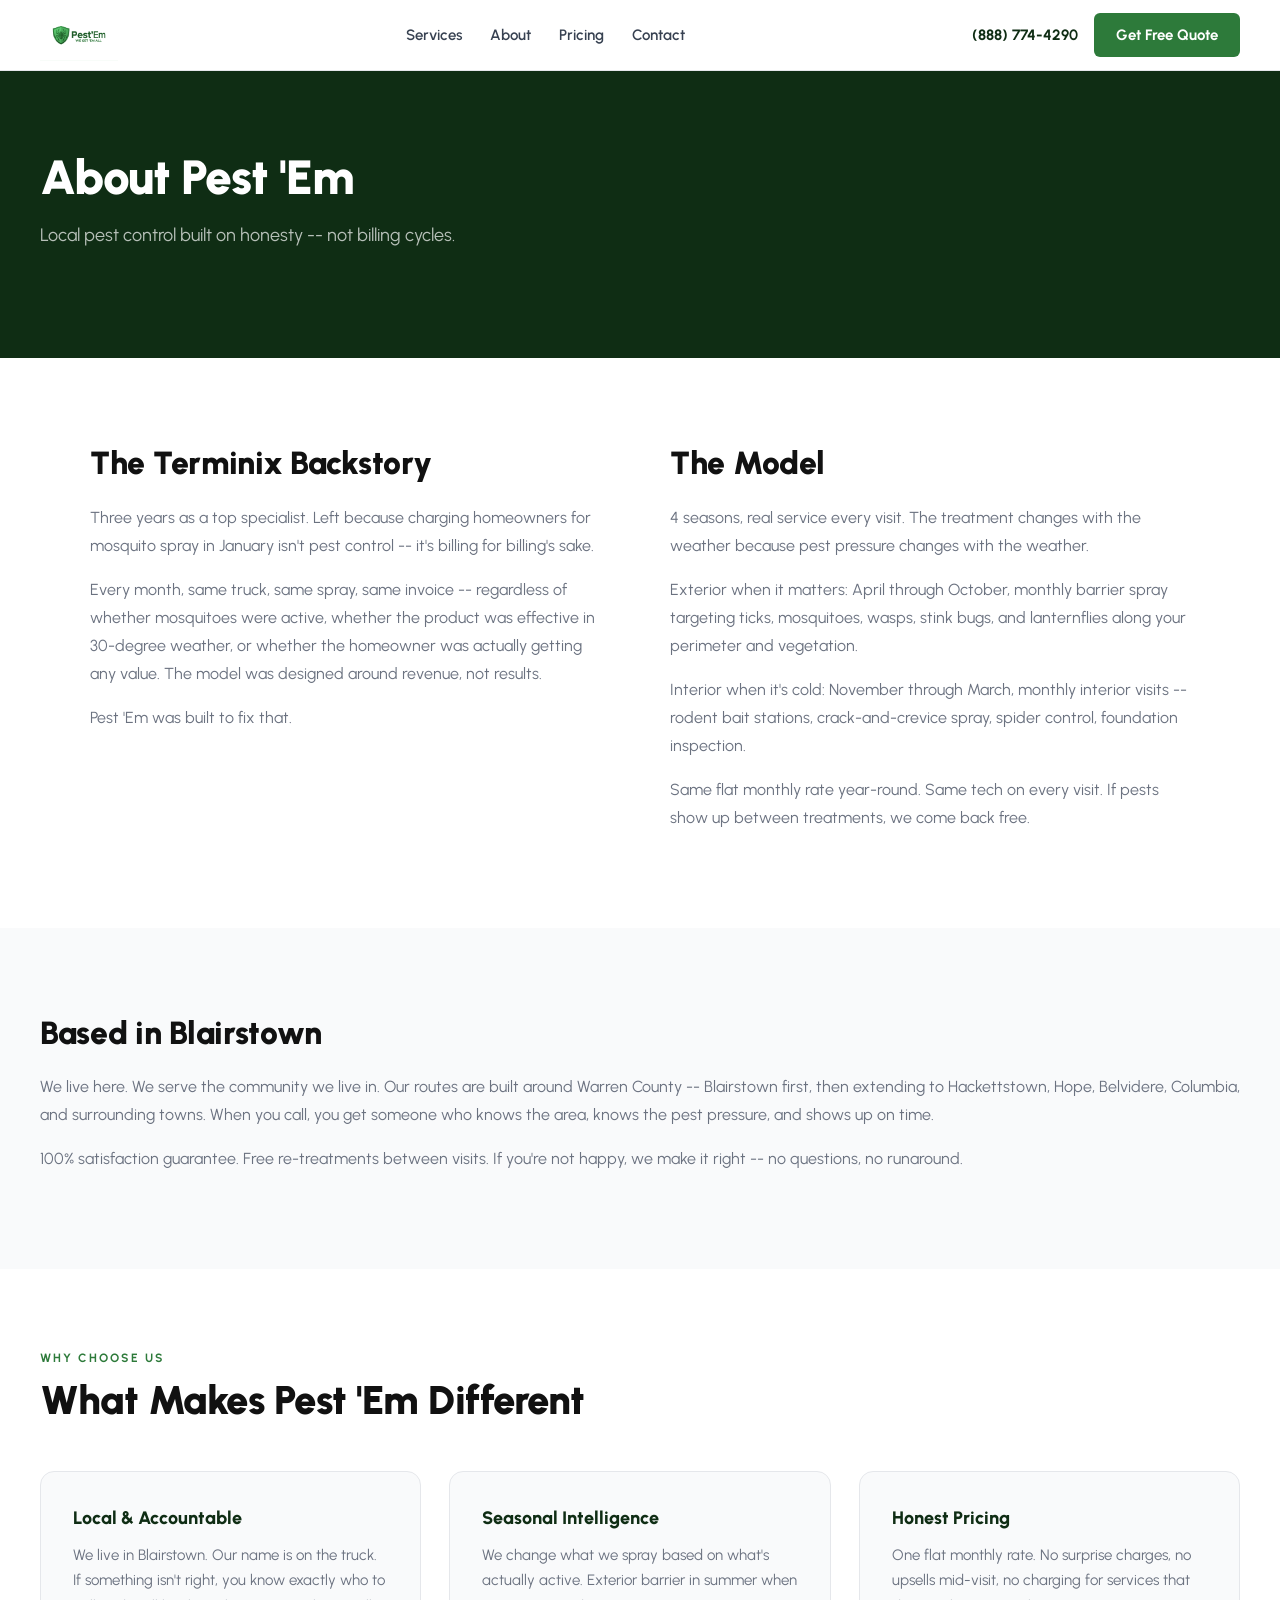
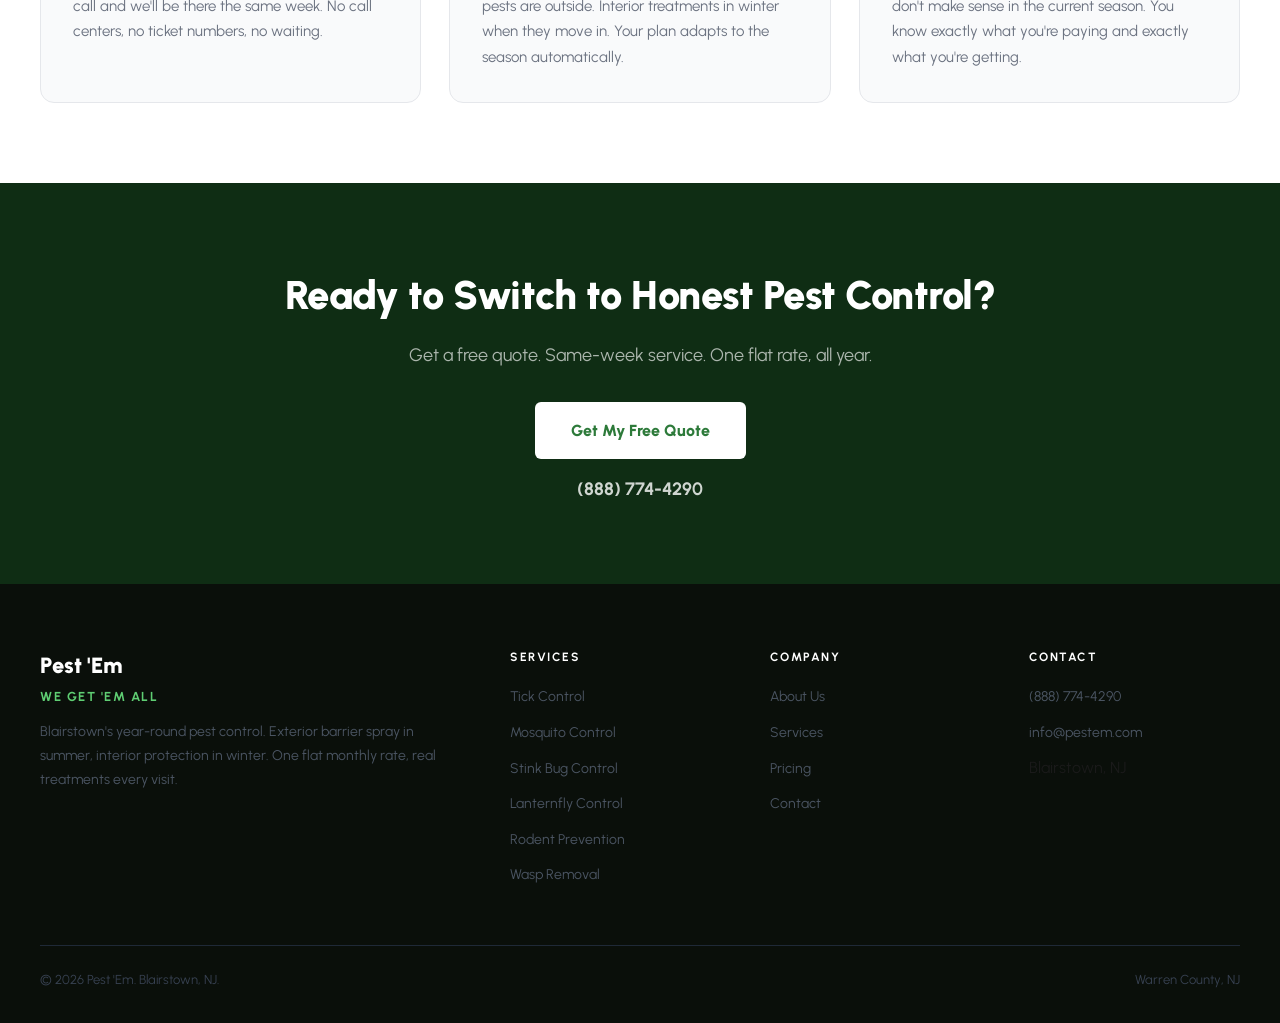
==== commit 43f606c7: "Consistent design system — shared style.css, all 10 pages rebuilt" ====
--- a/about.html
+++ b/about.html
@@ -3,33 +3,20 @@
 <head>
 <meta charset="UTF-8">
 <meta name="viewport" content="width=device-width, initial-scale=1.0">
-<title>About Us | Pest 'Em | Warren County NJ Pest Control</title>
-<meta name="description" content="Pest 'Em is a locally owned pest control company serving Warren County NJ. Family-safe treatments, prevention-first approach, based in Blairstown.">
-<link href="https://fonts.googleapis.com/css2?family=Urbanist:wght@300;400;500;600;700;800;900&display=swap" rel="stylesheet">
-<style>
-*{margin:0;padding:0;box-sizing:border-box;}html{scroll-behavior:smooth;}body{font-family:'Urbanist',sans-serif;color:#1a1a1a;background:#fff;line-height:1.6;}a{text-decoration:none;color:inherit;}img{max-width:100%;display:block;}
-.nav{position:sticky;top:0;z-index:100;background:#fff;border-bottom:1px solid #e5e7eb;padding:0 24px;}.nav-inner{max-width:1200px;margin:0 auto;display:flex;align-items:center;justify-content:space-between;height:70px;}.nav-logo{font-size:22px;font-weight:900;color:#1a1a1a;}.nav-logo span{color:#2d7a3a;}.nav-links{display:flex;gap:32px;list-style:none;}.nav-links a{font-size:15px;font-weight:500;color:#374151;transition:color 0.2s;}.nav-links a:hover{color:#2d7a3a;}.nav-cta{background:#2d7a3a;color:#fff;padding:10px 22px;border-radius:6px;font-size:15px;font-weight:700;}.nav-phone{font-size:15px;font-weight:700;color:#2d7a3a;margin-right:16px;}
-.hero{background:#0f2d14;padding:90px 24px;text-align:center;}.hero-inner{max-width:800px;margin:0 auto;}.hero h1{font-size:50px;font-weight:900;color:#fff;line-height:1.08;margin-bottom:16px;letter-spacing:-1.5px;}.hero h1 em{color:#5fce73;font-style:normal;}.hero p{font-size:18px;color:rgba(255,255,255,0.7);margin-bottom:32px;line-height:1.7;}
-.btn-green{background:#2d7a3a;color:#fff;padding:14px 28px;border-radius:6px;font-size:16px;font-weight:700;display:inline-block;}
-.section{padding:80px 24px;}.section-inner{max-width:1200px;margin:0 auto;}.section-label{font-size:12px;font-weight:700;color:#2d7a3a;text-transform:uppercase;letter-spacing:2px;margin-bottom:10px;}.section-title{font-size:40px;font-weight:900;color:#111;line-height:1.12;letter-spacing:-0.5px;margin-bottom:14px;}.section-sub{font-size:17px;color:#6b7280;max-width:580px;line-height:1.7;}.section-dark{background:#0f1a0f;}.section-dark .section-label{color:#5fce73;}.section-dark .section-title{color:#fff;}.section-dark .section-sub{color:rgba(255,255,255,0.5);}.section-gray{background:#f9fafb;}
-.split{display:grid;grid-template-columns:1fr 1fr;gap:72px;align-items:center;}.split-visual{border-radius:14px;background:#0f2d14;height:420px;display:flex;flex-direction:column;align-items:center;justify-content:center;gap:16px;padding:40px;}.split-visual p{color:#5fce73;font-size:14px;font-weight:600;text-align:center;}.split-content h2{font-size:38px;font-weight:900;color:#111;line-height:1.15;letter-spacing:-0.5px;margin-bottom:16px;}.split-content p{font-size:16px;color:#6b7280;margin-bottom:16px;line-height:1.7;}
-.guarantee-box{background:#f0fdf4;border:1px solid #bbf7d0;border-radius:10px;padding:20px 24px;display:flex;align-items:flex-start;gap:14px;margin-top:8px;}.g-check{width:24px;height:24px;background:#2d7a3a;border-radius:50%;flex-shrink:0;display:flex;align-items:center;justify-content:center;margin-top:2px;}.g-check svg{width:12px;height:12px;stroke:#fff;fill:none;stroke-width:3;}.g-text{font-size:15px;color:#166534;font-weight:600;line-height:1.5;}
-.why-grid{display:grid;grid-template-columns:repeat(3,1fr);gap:28px;margin-top:48px;}.why-card{background:rgba(255,255,255,0.04);border:1px solid rgba(255,255,255,0.08);border-radius:12px;padding:32px;}.why-num{font-size:44px;font-weight:900;color:#2d7a3a;opacity:0.5;line-height:1;margin-bottom:14px;}.why-title{font-size:20px;font-weight:800;color:#fff;margin-bottom:10px;}.why-desc{font-size:15px;color:rgba(255,255,255,0.5);line-height:1.7;}
-.towns{display:flex;flex-wrap:wrap;gap:10px;margin-top:28px;}.town{background:#f0fdf4;border:1px solid #bbf7d0;color:#166534;font-size:14px;font-weight:600;padding:8px 18px;border-radius:20px;}
-.cta-banner{background:#0f2d14;padding:80px 24px;text-align:center;}.cta-banner h2{font-size:42px;font-weight:900;color:#fff;margin-bottom:14px;letter-spacing:-0.5px;}.cta-banner p{font-size:18px;color:rgba(255,255,255,0.65);margin-bottom:32px;}.btn-white{background:#fff;color:#2d7a3a;padding:16px 36px;border-radius:6px;font-size:16px;font-weight:800;display:inline-block;}
-.footer{background:#0a0f0a;padding:64px 24px 32px;}.footer-inner{max-width:1200px;margin:0 auto;}.footer-grid{display:grid;grid-template-columns:2fr 1fr 1fr 1fr;gap:48px;margin-bottom:48px;}.footer-logo{font-size:22px;font-weight:900;color:#fff;margin-bottom:12px;}.footer-logo span{color:#5fce73;}.footer-desc{font-size:14px;color:#4b5563;line-height:1.7;}.footer-col h4{font-size:12px;font-weight:700;color:#fff;text-transform:uppercase;letter-spacing:1.5px;margin-bottom:16px;}.footer-col ul{list-style:none;}.footer-col li{margin-bottom:10px;}.footer-col a{font-size:14px;color:#4b5563;}.footer-col a:hover{color:#5fce73;}.footer-bottom{border-top:1px solid #1f2937;padding-top:24px;display:flex;justify-content:space-between;}.footer-copy{font-size:13px;color:#374151;}
-@media(max-width:900px){.split,.why-grid,.footer-grid{grid-template-columns:1fr;}.hero h1{font-size:34px;}.nav-links,.nav-phone{display:none;}.section-title{font-size:28px;}}
-</style>
+<title>About Pest 'Em | Blairstown NJ Pest Control</title>
+<meta name="description" content="Local pest control built on honesty. Former Terminix specialist doing pest control the right way -- seasonal treatments that actually make sense.">
+<link href="https://fonts.googleapis.com/css2?family=Urbanist:wght@400;600;700;800;900&display=swap" rel="stylesheet">
+<link rel="stylesheet" href="style.css">
 </head>
 <body>
 
 <nav class="nav">
   <div class="nav-inner">
-    <a href="index.html" class="nav-logo">Pest <span>'Em</span></a>
+    <a href="index.html"><img src="logo.png" alt="Pest 'Em" style="height:52px;"></a>
     <ul class="nav-links">
       <li><a href="services.html">Services</a></li>
-      <li><a href="tick-control.html">Tick Control</a></li>
       <li><a href="about.html">About</a></li>
+      <li><a href="index.html#pricing">Pricing</a></li>
       <li><a href="contact.html">Contact</a></li>
     </ul>
     <div style="display:flex;align-items:center;">
@@ -39,74 +26,84 @@
   </div>
 </nav>
 
-<div class="hero">
-  <div class="hero-inner">
-    <h1>Local Pest Control You Can <em>Actually Trust</em></h1>
-    <p>We started Pest 'Em because Warren County deserved better than overpriced national chains and unreliable one-shot services. We built a better model.</p>
+<div class="page-hero">
+  <div class="page-hero-inner">
+    <h1>About Pest 'Em</h1>
+    <p>Local pest control built on honesty -- not billing cycles.</p>
   </div>
 </div>
 
-<section class="section">
-  <div class="section-inner">
-    <div class="split">
-      <div class="split-visual">
-        <svg viewBox="0 0 200 200" fill="none" width="160"><circle cx="100" cy="100" r="88" fill="rgba(93,206,115,0.07)" stroke="#5fce73" stroke-width="1" stroke-dasharray="6 4"/><circle cx="100" cy="100" r="58" fill="rgba(93,206,115,0.05)" stroke="#5fce73" stroke-width="1" stroke-dasharray="4 6"/><path d="M100 38 L114 72 L150 72 L122 94 L134 128 L100 108 L66 128 L78 94 L50 72 L86 72 Z" fill="#5fce73" opacity="0.9"/></svg>
-        <p>Blairstown, NJ — Est. 2024</p>
+<section class="content-section">
+  <div class="content-inner">
+    <div class="content-grid">
+      <div class="content-block">
+        <h2>The Terminix Backstory</h2>
+        <p>Three years as a top specialist. Left because charging homeowners for mosquito spray in January isn't pest control -- it's billing for billing's sake.</p>
+        <p>Every month, same truck, same spray, same invoice -- regardless of whether mosquitoes were active, whether the product was effective in 30-degree weather, or whether the homeowner was actually getting any value. The model was designed around revenue, not results.</p>
+        <p>Pest 'Em was built to fix that.</p>
       </div>
-      <div class="split-content">
-        <div class="section-label">Our Story</div>
-        <h2>Built for Warren County, by Warren County</h2>
-        <p>We live here. We raise our families here. And we got tired of the same pest problems everyone else was dealing with — ticks everywhere, mosquitoes ruining every summer evening, mice finding their way inside every fall.</p>
-        <p>The options were either expensive national chains who didn't know our terrain, or one-time spray-and-pray services that never lasted. So we built Pest 'Em — affordable monthly plans that actually prevent problems before they start.</p>
-        <p>We use low-toxicity, EPA-registered products that are safe for your family and pets once dry (typically 30-60 minutes). We know the wooded lots, the deer trails, the standing water spots that make Warren County a hotspot for ticks and mosquitoes. And we treat accordingly.</p>
-        <div class="guarantee-box"><div class="g-check"><svg viewBox="0 0 12 12"><polyline points="2,6 5,9 10,3"/></svg></div><div class="g-text">100% Satisfaction Guarantee — if pests return between treatments, we come back free of charge. No questions asked.</div></div>
+      <div class="content-block">
+        <h2>The Model</h2>
+        <p>4 seasons, real service every visit. The treatment changes with the weather because pest pressure changes with the weather.</p>
+        <p>Exterior when it matters: April through October, monthly barrier spray targeting ticks, mosquitoes, wasps, stink bugs, and lanternflies along your perimeter and vegetation.</p>
+        <p>Interior when it's cold: November through March, monthly interior visits -- rodent bait stations, crack-and-crevice spray, spider control, foundation inspection.</p>
+        <p>Same flat monthly rate year-round. Same tech on every visit. If pests show up between treatments, we come back free.</p>
       </div>
     </div>
   </div>
 </section>
 
-<section class="section section-dark">
+<section class="section" style="background:#f9fafb;">
   <div class="section-inner">
-    <div class="section-label">Our Approach</div>
-    <h2 class="section-title">What Makes Us Different</h2>
-    <p class="section-sub">We don't just react to pest problems. We prevent them.</p>
-    <div class="why-grid">
-      <div class="why-card"><div class="why-num">01</div><div class="why-title">Prevention Over Reaction</div><div class="why-desc">Monthly barrier treatments create year-round protection. We treat on a schedule so pests never get established on your property in the first place.</div></div>
-      <div class="why-card"><div class="why-num">02</div><div class="why-title">Family-Safe Products</div><div class="why-desc">Every product we use is EPA-registered and low-toxicity. We target the areas where pests live — foundation lines, vegetation borders, entry points — not where your kids and pets play.</div></div>
-      <div class="why-card"><div class="why-num">03</div><div class="why-title">Real Local Service</div><div class="why-desc">Based in Blairstown. When you call, a real person answers. Same-week service available. No national call centers, no automated phone trees, no runaround.</div></div>
-      <div class="why-card"><div class="why-num">04</div><div class="why-title">We Know This Terrain</div><div class="why-desc">Wooded lots, deer populations, standing water — Warren County has unique pest pressure. We've designed our treatment protocols specifically for this area.</div></div>
-      <div class="why-card"><div class="why-num">05</div><div class="why-title">Transparent Pricing</div><div class="why-desc">Simple monthly plans starting at $40/mo. No hidden fees, no surprise charges, no pressure upsells. You know exactly what you're paying for.</div></div>
-      <div class="why-card"><div class="why-num">06</div><div class="why-title">Guaranteed Results</div><div class="why-desc">If pests return between scheduled treatments, we come back and re-treat at no extra cost. That's our promise — and we've never had to break it.</div></div>
+    <div class="content-block">
+      <h2>Based in Blairstown</h2>
+      <p>We live here. We serve the community we live in. Our routes are built around Warren County -- Blairstown first, then extending to Hackettstown, Hope, Belvidere, Columbia, and surrounding towns. When you call, you get someone who knows the area, knows the pest pressure, and shows up on time.</p>
+      <p>100% satisfaction guarantee. Free re-treatments between visits. If you're not happy, we make it right -- no questions, no runaround.</p>
     </div>
   </div>
 </section>
 
 <section class="section">
   <div class="section-inner">
-    <div class="section-label">Service Area</div>
-    <h2 class="section-title">Proudly Serving Warren County, NJ</h2>
-    <p class="section-sub">We cover all of Warren County and surrounding areas. Call us at (888) 774-4290 to confirm your area.</p>
-    <div class="towns">
-      <span class="town">Blairstown</span><span class="town">Hackettstown</span><span class="town">Hope</span><span class="town">Belvidere</span><span class="town">Oxford</span><span class="town">Columbia</span><span class="town">Allamuchy</span><span class="town">Frelinghuysen</span><span class="town">Hardwick</span><span class="town">Knowlton</span><span class="town">Washington Township</span><span class="town">Phillipsburg</span><span class="town">Vienna</span><span class="town">Johnsonburg</span>
+    <div class="section-label">Why Choose Us</div>
+    <h2 class="section-title">What Makes Pest 'Em Different</h2>
+    <div class="about-grid">
+      <div class="about-card">
+        <h3>Local &amp; Accountable</h3>
+        <p>We live in Blairstown. Our name is on the truck. If something isn't right, you know exactly who to call and we'll be there the same week. No call centers, no ticket numbers, no waiting.</p>
+      </div>
+      <div class="about-card">
+        <h3>Seasonal Intelligence</h3>
+        <p>We change what we spray based on what's actually active. Exterior barrier in summer when pests are outside. Interior treatments in winter when they move in. Your plan adapts to the season automatically.</p>
+      </div>
+      <div class="about-card">
+        <h3>Honest Pricing</h3>
+        <p>One flat monthly rate. No surprise charges, no upsells mid-visit, no charging for services that don't make sense in the current season. You know exactly what you're paying and exactly what you're getting.</p>
+      </div>
     </div>
   </div>
 </section>
 
 <div class="cta-banner">
-  <h2>Ready to Protect Your Home?</h2>
-  <p>Get a free quote today. Same-week service available across Warren County, NJ.</p>
-  <a href="contact.html" class="btn-white">Get Your Free Quote</a>
+  <h2>Ready to Switch to Honest Pest Control?</h2>
+  <p>Get a free quote. Same-week service. One flat rate, all year.</p>
+  <a href="contact.html" class="btn-white">Get My Free Quote</a>
+  <div class="cta-phone"><a href="tel:8887744290" style="color:rgba(255,255,255,0.8);">(888) 774-4290</a></div>
 </div>
 
 <footer class="footer">
   <div class="footer-inner">
     <div class="footer-grid">
-      <div><div class="footer-logo">Pest <span>'Em</span></div><p class="footer-desc">Warren County's trusted pest control team. Prevention-first, pet-safe, locally owned out of Blairstown, NJ.</p></div>
-      <div class="footer-col"><h4>Services</h4><ul><li><a href="tick-control.html">Tick Control</a></li><li><a href="mosquito-control.html">Mosquito Control</a></li><li><a href="rodent-control.html">Rodent Prevention</a></li><li><a href="stink-bug-control.html">Stink Bug Control</a></li><li><a href="lanternfly-control.html">Lanternfly Control</a></li><li><a href="wasp-control.html">Wasp Removal</a></li></ul></div>
-      <div class="footer-col"><h4>Company</h4><ul><li><a href="about.html">About Us</a></li><li><a href="services.html">All Services</a></li><li><a href="contact.html">Contact</a></li><li><a href="index.html#pricing">Pricing</a></li></ul></div>
-      <div class="footer-col"><h4>Contact</h4><ul><li><a href="tel:8887744290">(888) 774-4290</a></li><li><a href="mailto:info@pestem.com">info@pestem.com</a></li><li><a>Blairstown, NJ 07825</a></li></ul></div>
+      <div>
+        <div class="footer-brand">Pest 'Em</div>
+        <div class="footer-tagline">WE GET 'EM ALL</div>
+        <p class="footer-desc">Blairstown's year-round pest control. Exterior barrier spray in summer, interior protection in winter. One flat monthly rate, real treatments every visit.</p>
+      </div>
+      <div class="footer-col"><h4>Services</h4><ul><li><a href="tick-control.html">Tick Control</a></li><li><a href="mosquito-control.html">Mosquito Control</a></li><li><a href="stink-bug-control.html">Stink Bug Control</a></li><li><a href="lanternfly-control.html">Lanternfly Control</a></li><li><a href="rodent-control.html">Rodent Prevention</a></li><li><a href="wasp-control.html">Wasp Removal</a></li></ul></div>
+      <div class="footer-col"><h4>Company</h4><ul><li><a href="about.html">About Us</a></li><li><a href="services.html">Services</a></li><li><a href="index.html#pricing">Pricing</a></li><li><a href="contact.html">Contact</a></li></ul></div>
+      <div class="footer-col"><h4>Contact</h4><ul><li><a href="tel:8887744290">(888) 774-4290</a></li><li><a href="mailto:info@pestem.com">info@pestem.com</a></li><li>Blairstown, NJ</li></ul></div>
     </div>
-    <div class="footer-bottom"><span class="footer-copy">&copy; 2026 Pest 'Em LLC. All rights reserved.</span><span class="footer-copy">Warren County, NJ</span></div>
+    <div class="footer-bottom"><span class="footer-copy">&copy; 2026 Pest 'Em. Blairstown, NJ.</span><span class="footer-copy">Warren County, NJ</span></div>
   </div>
 </footer>
 
--- a/style.css
+++ b/style.css
@@ -0,0 +1,81 @@
+*{margin:0;padding:0;box-sizing:border-box;}html{scroll-behavior:smooth;}body{font-family:'Urbanist',sans-serif;color:#1a1a1a;background:#fff;line-height:1.6;}a{text-decoration:none;color:inherit;}img{max-width:100%;display:block;}
+.nav{position:sticky;top:0;z-index:100;background:#fff;border-bottom:1px solid #e5e7eb;padding:0 24px;}.nav-inner{max-width:1200px;margin:0 auto;display:flex;align-items:center;justify-content:space-between;height:70px;}.nav-links{display:flex;gap:28px;list-style:none;}.nav-links a{font-size:15px;font-weight:600;color:#374151;transition:color 0.2s;}.nav-links a:hover{color:#2d7a3a;}.nav-cta{background:#2d7a3a;color:#fff;padding:10px 22px;border-radius:6px;font-size:15px;font-weight:700;transition:background 0.2s;}.nav-cta:hover{background:#246b30;}.nav-phone{font-size:15px;font-weight:700;color:#0f2d14;margin-right:16px;}
+.hero{background:#0f2d14;padding:90px 24px;}.hero-inner{max-width:1200px;margin:0 auto;display:grid;grid-template-columns:1.2fr 1fr;gap:60px;align-items:center;}.hero-badge{display:inline-flex;align-items:center;gap:8px;background:rgba(95,206,115,0.1);border:1px solid rgba(95,206,115,0.25);color:#5fce73;font-size:13px;font-weight:700;padding:6px 16px;border-radius:20px;margin-bottom:20px;}.hero h1{font-size:46px;font-weight:900;color:#fff;line-height:1.1;margin-bottom:18px;letter-spacing:-1.5px;}.hero p{font-size:17px;color:rgba(255,255,255,0.7);margin-bottom:32px;line-height:1.7;}.hero-btns{display:flex;gap:14px;flex-wrap:wrap;}.btn-green{background:#2d7a3a;color:#fff;padding:14px 28px;border-radius:6px;font-size:16px;font-weight:700;display:inline-block;transition:background 0.2s;}.btn-green:hover{background:#246b30;}.btn-ghost{background:transparent;color:#fff;padding:14px 28px;border-radius:6px;font-size:16px;font-weight:700;border:2px solid rgba(255,255,255,0.3);display:inline-block;transition:border-color 0.2s;}.btn-ghost:hover{border-color:rgba(255,255,255,0.6);}
+.pest-grid{display:grid;grid-template-columns:1fr 1fr;gap:14px;}.pest-mini{background:rgba(255,255,255,0.04);border:1px solid rgba(95,206,115,0.2);border-radius:12px;padding:18px;text-align:center;}.pest-mini svg{width:54px;height:54px;margin:0 auto 8px;}.pest-mini span{font-size:12px;font-weight:600;color:rgba(255,255,255,0.6);display:block;}
+.trust-bar{background:#2d7a3a;padding:18px 24px;}.trust-inner{max-width:1200px;margin:0 auto;display:flex;justify-content:center;gap:40px;flex-wrap:wrap;}.trust-item{color:#fff;font-size:14px;font-weight:600;}
+.section{padding:80px 24px;}.section-inner{max-width:1200px;margin:0 auto;}.section-label{font-size:12px;font-weight:700;color:#2d7a3a;text-transform:uppercase;letter-spacing:2px;margin-bottom:10px;}.section-title{font-size:40px;font-weight:900;color:#111;line-height:1.12;letter-spacing:-0.5px;margin-bottom:14px;}.section-sub{font-size:17px;color:#6b7280;max-width:620px;line-height:1.7;}.section-dark{background:#0f1a0f;}.section-dark .section-label{color:#5fce73;}.section-dark .section-title{color:#fff;}.section-dark .section-sub{color:rgba(255,255,255,0.5);}
+.problem-body{font-size:17px;color:#374151;line-height:1.8;max-width:740px;margin-top:24px;}.pull-quote{background:#f0fdf4;border-left:4px solid #2d7a3a;padding:24px 28px;margin-top:28px;font-size:18px;font-weight:700;color:#0f2d14;line-height:1.6;max-width:740px;}
+.steps-grid{display:grid;grid-template-columns:repeat(3,1fr);gap:28px;margin-top:48px;}.step-card{background:rgba(255,255,255,0.04);border:1px solid rgba(255,255,255,0.08);border-radius:12px;padding:32px;}.step-num{font-size:48px;font-weight:900;color:#2d7a3a;line-height:1;margin-bottom:14px;}.step-title{font-size:20px;font-weight:800;color:#fff;margin-bottom:10px;}.step-desc{font-size:15px;color:rgba(255,255,255,0.55);line-height:1.7;}
+.services-grid{display:grid;grid-template-columns:repeat(3,1fr);gap:24px;margin-top:48px;}.service-card{border-radius:14px;overflow:hidden;border:1px solid #e5e7eb;background:#fff;display:block;transition:box-shadow 0.2s,transform 0.2s;}.service-card:hover{box-shadow:0 12px 40px rgba(0,0,0,0.1);transform:translateY(-3px);}.svc-icon{background:#0f2d14;height:180px;display:flex;align-items:center;justify-content:center;}.svc-icon svg{width:80px;height:80px;}.svc-body{padding:24px;}.svc-title{font-size:20px;font-weight:800;color:#111;margin-bottom:8px;}.svc-desc{font-size:15px;color:#6b7280;margin-bottom:14px;line-height:1.6;}.svc-link{font-size:14px;font-weight:700;color:#2d7a3a;}
+.seasonal{display:grid;grid-template-columns:1fr 1fr;gap:48px;margin-top:48px;}.season-col{background:#f9fafb;border-radius:14px;padding:36px;border:1px solid #e5e7eb;}.season-col h3{font-size:22px;font-weight:800;color:#0f2d14;margin-bottom:6px;}.season-col .season-months{font-size:14px;font-weight:600;color:#2d7a3a;margin-bottom:20px;}.season-col ul{list-style:none;}.season-col li{font-size:15px;color:#374151;padding:10px 0;border-bottom:1px solid #e5e7eb;display:flex;align-items:flex-start;gap:10px;line-height:1.5;}.season-col li:last-child{border-bottom:none;}.season-col li::before{content:'';width:8px;height:8px;background:#2d7a3a;border-radius:50%;flex-shrink:0;margin-top:7px;}
+.pricing-grid{display:grid;grid-template-columns:repeat(3,1fr);gap:24px;margin-top:48px;}.price-card{border:2px solid #e5e7eb;border-radius:14px;padding:36px;position:relative;background:#fff;}.price-card.featured{border-color:#2d7a3a;box-shadow:0 8px 40px rgba(45,122,58,0.12);}.price-badge{position:absolute;top:-14px;left:50%;transform:translateX(-50%);background:#2d7a3a;color:#fff;font-size:12px;font-weight:700;padding:4px 18px;border-radius:20px;white-space:nowrap;}.price-name{font-size:13px;font-weight:700;color:#9ca3af;text-transform:uppercase;letter-spacing:1.5px;margin-bottom:12px;}.price-amount{font-size:52px;font-weight:900;color:#111;line-height:1;margin-bottom:4px;}.price-amount sup{font-size:24px;font-weight:700;vertical-align:top;margin-top:10px;}.price-amount span{font-size:18px;font-weight:500;color:#9ca3af;}.price-period{font-size:13px;color:#9ca3af;margin-bottom:24px;padding-bottom:24px;border-bottom:1px solid #f3f4f6;}.price-features{list-style:none;margin-bottom:28px;}.price-features li{font-size:15px;color:#374151;padding:9px 0;border-bottom:1px solid #f9fafb;display:flex;align-items:center;gap:12px;}.price-features li:last-child{border-bottom:none;}.check{width:20px;height:20px;background:#dcfce7;border-radius:50%;flex-shrink:0;display:flex;align-items:center;justify-content:center;}.check svg{width:10px;height:10px;stroke:#2d7a3a;fill:none;stroke-width:3;}.price-btn{display:block;text-align:center;padding:14px;border-radius:8px;font-size:15px;font-weight:700;background:#f3f4f6;color:#111;transition:background 0.2s;}.price-btn:hover{background:#e5e7eb;}.price-card.featured .price-btn{background:#2d7a3a;color:#fff;}.price-card.featured .price-btn:hover{background:#246b30;}
+.t-grid{display:grid;grid-template-columns:repeat(3,1fr);gap:24px;margin-top:48px;}.t-card{background:#fff;border-radius:14px;padding:28px;border:1px solid #e5e7eb;}.t-stars{color:#fbbf24;font-size:15px;letter-spacing:3px;margin-bottom:14px;}.t-text{font-size:15px;color:#374151;line-height:1.75;margin-bottom:20px;}.t-author{display:flex;align-items:center;gap:12px;}.t-initial{width:44px;height:44px;border-radius:50%;background:#2d7a3a;display:flex;align-items:center;justify-content:center;font-size:16px;font-weight:800;color:#fff;flex-shrink:0;}.t-name{font-size:15px;font-weight:700;color:#111;}.t-loc{font-size:13px;color:#9ca3af;}
+.towns{display:flex;flex-wrap:wrap;gap:10px;margin-top:28px;}.town{background:#f0fdf4;border:1px solid #bbf7d0;color:#166534;font-size:14px;font-weight:600;padding:8px 18px;border-radius:20px;}
+.cta-banner{background:#0f2d14;padding:80px 24px;text-align:center;}.cta-banner h2{font-size:40px;font-weight:900;color:#fff;margin-bottom:14px;letter-spacing:-0.5px;}.cta-banner p{font-size:18px;color:rgba(255,255,255,0.65);margin-bottom:32px;}.btn-white{background:#fff;color:#2d7a3a;padding:16px 36px;border-radius:6px;font-size:16px;font-weight:800;display:inline-block;transition:background 0.2s;}.btn-white:hover{background:#f0fdf4;}.cta-phone{font-size:18px;font-weight:700;color:rgba(255,255,255,0.8);margin-top:16px;}
+.footer{background:#0a0f0a;padding:64px 24px 32px;}.footer-inner{max-width:1200px;margin:0 auto;}.footer-grid{display:grid;grid-template-columns:2fr 1fr 1fr 1fr;gap:48px;margin-bottom:48px;}.footer-brand{font-size:22px;font-weight:900;color:#fff;margin-bottom:4px;}.footer-tagline{font-size:13px;font-weight:700;color:#5fce73;text-transform:uppercase;letter-spacing:1.5px;margin-bottom:12px;}.footer-desc{font-size:14px;color:#4b5563;line-height:1.7;}.footer-col h4{font-size:12px;font-weight:700;color:#fff;text-transform:uppercase;letter-spacing:1.5px;margin-bottom:16px;}.footer-col ul{list-style:none;}.footer-col li{margin-bottom:10px;}.footer-col a{font-size:14px;color:#4b5563;transition:color 0.2s;}.footer-col a:hover{color:#5fce73;}.footer-bottom{border-top:1px solid #1f2937;padding-top:24px;display:flex;justify-content:space-between;}.footer-copy{font-size:13px;color:#374151;}
+@media(max-width:768px){.hero-inner,.services-grid,.steps-grid,.pricing-grid,.t-grid,.footer-grid,.seasonal{grid-template-columns:1fr;}.pest-grid{display:none;}.hero h1{font-size:32px;}.nav-links,.nav-phone{display:none;}.section-title{font-size:28px;}.cta-banner h2{font-size:28px;}.pull-quote{font-size:16px;}}
+
+/* Service page hero */
+.page-hero{background:#0f2d14;padding:80px 24px;}
+.page-hero-inner{max-width:1200px;margin:0 auto;}
+.page-hero h1{font-size:48px;font-weight:900;color:#fff;line-height:1.1;letter-spacing:-1px;margin-bottom:16px;}
+.page-hero p{font-size:18px;color:rgba(255,255,255,0.7);max-width:600px;line-height:1.7;margin-bottom:28px;}
+.page-hero .breadcrumb{font-size:13px;color:rgba(255,255,255,0.4);margin-bottom:16px;}
+.page-hero .breadcrumb a{color:rgba(255,255,255,0.4);}
+.page-hero .breadcrumb a:hover{color:#5fce73;}
+
+/* Content sections */
+.content-section{padding:80px 24px;}
+.content-inner{max-width:1100px;margin:0 auto;}
+.content-grid{display:grid;grid-template-columns:1fr 1fr;gap:60px;align-items:start;}
+.content-block h2{font-size:32px;font-weight:900;color:#111;margin-bottom:14px;letter-spacing:-0.3px;}
+.content-block h3{font-size:22px;font-weight:800;color:#111;margin-bottom:10px;}
+.content-block p{font-size:16px;color:#6b7280;line-height:1.75;margin-bottom:16px;}
+.content-block ul{list-style:none;margin-bottom:20px;}
+.content-block ul li{font-size:15px;color:#374151;padding:8px 0;border-bottom:1px solid #f3f4f6;display:flex;align-items:flex-start;gap:10px;line-height:1.5;}
+.content-block ul li:last-child{border-bottom:none;}
+
+/* Safety cards */
+.safety-grid{display:grid;grid-template-columns:repeat(3,1fr);gap:20px;margin-top:40px;}
+.safety-card{background:#f0fdf4;border:1px solid #bbf7d0;border-radius:12px;padding:24px;}
+.safety-card h4{font-size:16px;font-weight:800;color:#166534;margin-bottom:8px;}
+.safety-card p{font-size:14px;color:#166534;line-height:1.6;}
+
+/* Schedule table */
+.schedule-table{width:100%;border-collapse:collapse;margin-top:24px;}
+.schedule-table th{background:#0f2d14;color:#fff;padding:14px 16px;text-align:left;font-size:14px;font-weight:700;}
+.schedule-table td{padding:12px 16px;font-size:14px;color:#374151;border-bottom:1px solid #f3f4f6;}
+.schedule-table tr:last-child td{border-bottom:none;}
+.schedule-table tr:nth-child(even) td{background:#f9fafb;}
+
+@media(max-width:900px){
+  .content-grid,.safety-grid{grid-template-columns:1fr;}
+  .page-hero h1{font-size:32px;}
+}
+
+/* Service card images */
+.svc-img{height:180px;overflow:hidden;}.svc-img img{width:100%;height:100%;object-fit:cover;}
+
+/* Contact form */
+.contact-form{display:flex;flex-direction:column;gap:16px;}
+.contact-form label{font-size:14px;font-weight:700;color:#111;display:flex;flex-direction:column;gap:6px;}
+.contact-form input,.contact-form select,.contact-form textarea{font-family:'Urbanist',sans-serif;font-size:15px;padding:12px 16px;border:1px solid #e5e7eb;border-radius:8px;background:#f9fafb;color:#111;outline:none;transition:border-color 0.2s;}
+.contact-form input:focus,.contact-form select:focus,.contact-form textarea:focus{border-color:#2d7a3a;}
+.contact-form textarea{min-height:100px;resize:vertical;}
+.contact-form button{background:#2d7a3a;color:#fff;padding:14px 28px;border-radius:6px;font-size:16px;font-weight:700;border:none;cursor:pointer;transition:background 0.2s;font-family:'Urbanist',sans-serif;}
+.contact-form button:hover{background:#246b30;}
+
+/* Contact info */
+.contact-info h3{font-size:20px;font-weight:800;color:#111;margin-bottom:16px;}
+.contact-info p{font-size:15px;color:#6b7280;line-height:1.7;margin-bottom:12px;}
+.contact-info a{color:#2d7a3a;font-weight:600;}
+
+/* About columns */
+.about-grid{display:grid;grid-template-columns:repeat(3,1fr);gap:28px;margin-top:48px;}
+.about-card{background:#f9fafb;border:1px solid #e5e7eb;border-radius:14px;padding:32px;}
+.about-card h3{font-size:18px;font-weight:800;color:#0f2d14;margin-bottom:10px;}
+.about-card p{font-size:15px;color:#6b7280;line-height:1.7;}
+
+@media(max-width:768px){
+  .about-grid{grid-template-columns:1fr;}
+}
